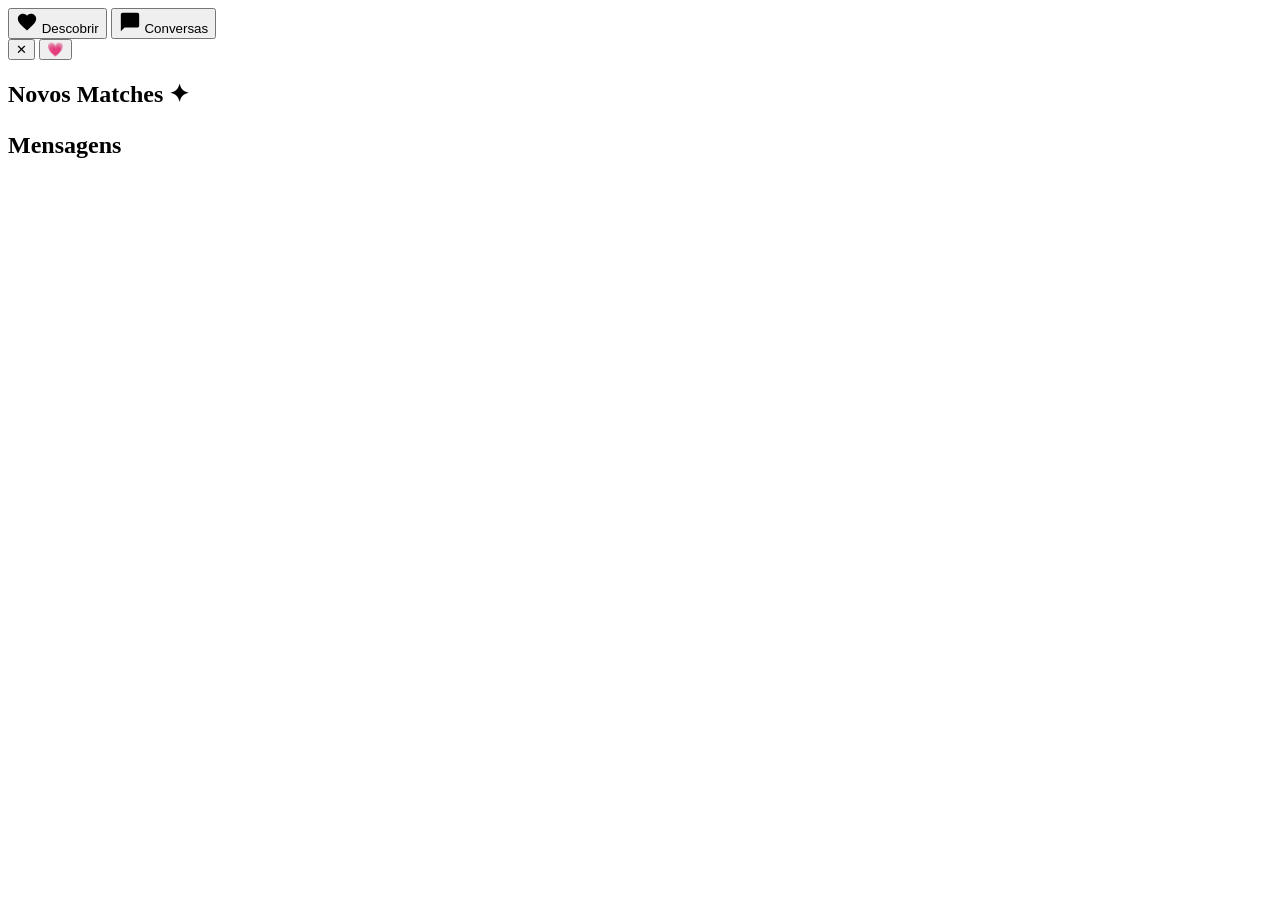
==== index2.html @ b54e7a41 "Add new file index2.html" ====
<!DOCTYPE html>
<html lang="pt-BR">
<head>
  <meta charset="UTF-8" />
  <meta name="viewport" content="width=device-width, initial-scale=1.0" />
  <title>WORLDATING — Encontre alguém de outro mundo</title>

  <!-- Google Fonts: DM Sans & Playfair Display -->
  <link rel="preconnect" href="https://fonts.googleapis.com">
  <link rel="preconnect" href="https://fonts.gstatic.com" crossorigin>
  <link href="https://fonts.googleapis.com/css2?family=DM+Sans:wght@400;500;600;700&family=Playfair+Display:wght@600;700;800&display=swap" rel="stylesheet">

  <link rel="stylesheet" href="css/style.css">
</head>
<body>

  <!-- Blobs decorativos no fundo -->
  <div class="blob one"></div>
  <div class="blob two"></div>

  <div class="app-wrapper">
    <!-- Header / Abas -->
    <header class="app-header">
      <button class="tab-btn active" id="tabDiscover">
        <svg width="22" height="22" viewBox="0 0 24 24" fill="currentColor">
          <path d="M12 21.35l-1.45-1.32C5.4 15.36 2 12.28 2 8.5 2 5.42 4.42 3 7.5 3c1.74 0 3.41.81 4.5 2.09C13.09 3.81 14.76 3 16.5 3 19.58 3 22 5.42 22 8.5c0 3.78-3.4 6.86-8.55 11.54L12 21.35z"/>
        </svg>
        <span>Descobrir</span>
      </button>
      
      <button class="tab-btn" id="tabMatches">
        <svg width="22" height="22" viewBox="0 0 24 24" fill="currentColor">
          <path d="M20 2H4c-1.1 0-2 .9-2 2v18l4-4h14c1.1 0 2-.9 2-2V4c0-1.1-.9-2-2-2z"/>
        </svg>
        <span>Conversas</span>
        <span class="match-badge" id="matchBadge" style="display: none;">0</span>
      </button>
    </header>

    <!-- ABA 1: SWIPE -->
    <section class="tab-content active" id="viewDiscover">
      <main class="tinder-viewport" id="cardsContainer"></main>

      <div class="controls">
        <button class="action-btn btn-nope" id="nopeBtn" aria-label="Rejeitar">✕</button>
        <button class="action-btn btn-like" id="likeBtn" aria-label="Curtir">💗</button>
      </div>
    </section>

    <!-- ABA 2: CONVERSAS -->
    <section class="tab-content" id="viewMatches">
      <div class="chat-list-view" id="chatListView">
        <h2 class="chat-title">Novos Matches ✦</h2>
        <div class="matches-horizontal" id="matchesHorizontal"></div>

        <h2 class="chat-title" style="margin-top: 24px;">Mensagens</h2>
        <div class="conversations-list" id="conversationsList"></div>
      </div>

      <!-- Sala de Conversa -->
      <div class="chat-room-view" id="chatRoomView" style="display: none;">
        <div class="chat-room-header">
          <button class="back-chat-btn" id="backToChatList">←</button>
          <div class="chat-room-avatar" id="roomAvatar"></div>
          <div class="chat-room-info">
            <h3 id="roomName">Nome</h3>
            <span id="roomSpecies">Espécie</span>
          </div>
        </div>

        <div class="chat-messages" id="chatMessages"></div>

        <div class="dialogue-choices-area" id="dialogueChoicesArea">
          <div class="dialogue-hint">✦ Escolha uma resposta artificial pré-aprovada:</div>
          <div class="dialogue-options-list" id="dialogueOptionsList"></div>
        </div>
      </div>
    </section>
  </div>

  <script src="js/database.js"></script>
  <script src="js/app.js"></script>
</body>
</html>
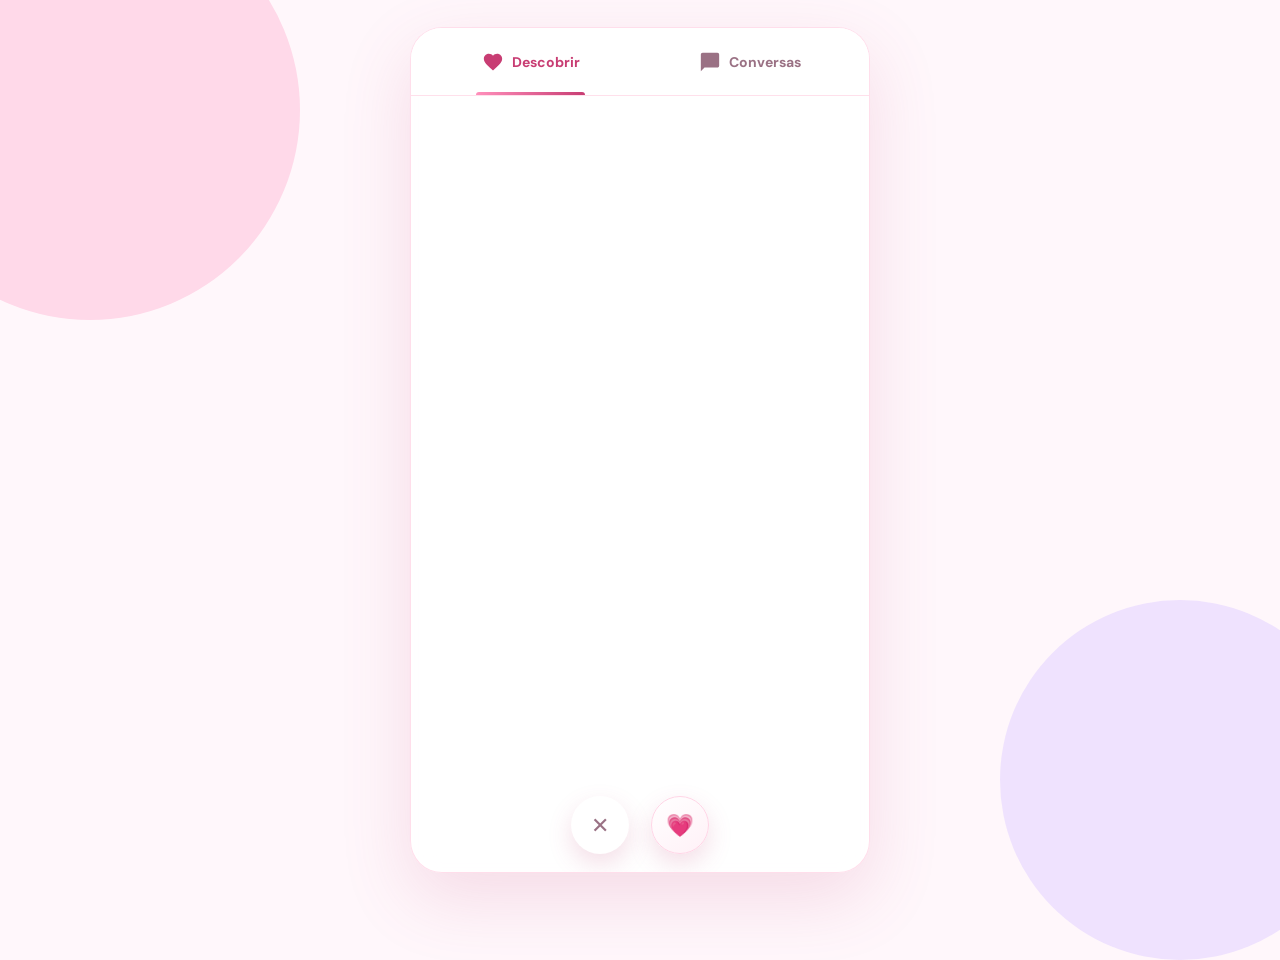
==== commit 89954e7e: "Fix stylesheet link path in index2.html" ====
--- a/index2.html
+++ b/index2.html
@@ -10,7 +10,7 @@
   <link rel="preconnect" href="https://fonts.gstatic.com" crossorigin>
   <link href="https://fonts.googleapis.com/css2?family=DM+Sans:wght@400;500;600;700&family=Playfair+Display:wght@600;700;800&display=swap" rel="stylesheet">
 
-  <link rel="stylesheet" href="css/style.css">
+  <link rel="stylesheet" href="style.css">
 </head>
 <body>
 
--- a/style.css
+++ b/style.css
@@ -0,0 +1,771 @@
+@import url('https://fonts.googleapis.com/css2?family=DM+Sans:wght@400;500;600;700&family=Playfair+Display:wght@600;700;800&display=swap');
+
+:root {
+  --pink-50: #fff7fb;
+  --pink-100: #ffeaf4;
+  --pink-200: #ffd1e5;
+  --pink-300: #ffb4d2;
+  --pink-400: #ff8fbb;
+  --pink-500: #f96fa5;
+  --pink-600: #e95291;
+  --rose: #c83d73;
+  --purple: #9b72cf;
+  --text: #482c3a;
+  --muted: #9a7184;
+  --white: #ffffff;
+  --shadow: 0 25px 70px rgba(194, 73, 123, 0.16);
+}
+
+* {
+  margin: 0;
+  padding: 0;
+  box-sizing: border-box;
+}
+
+body {
+  font-family: "DM Sans", sans-serif;
+  color: var(--text);
+  background: var(--pink-50);
+  height: 100vh;
+  display: flex;
+  justify-content: center;
+  align-items: center;
+  overflow: hidden;
+  position: relative;
+}
+
+/* Blobs decorativos no fundo */
+.blob {
+  position: absolute;
+  border-radius: 50%;
+  pointer-events: none;
+  z-index: 0;
+}
+
+.blob.one {
+  width: 420px;
+  height: 420px;
+  background: #ffd9e9;
+  top: -100px;
+  left: -120px;
+}
+
+.blob.two {
+  width: 360px;
+  height: 360px;
+  background: #eadbff;
+  right: -80px;
+  bottom: -60px;
+  opacity: 0.75;
+}
+
+/* Container Principal do App */
+.app-wrapper {
+  position: relative;
+  z-index: 2;
+  width: 100%;
+  max-width: 460px;
+  height: 94vh;
+  background: rgba(255, 255, 255, 0.9);
+  backdrop-filter: blur(14px);
+  border-radius: 32px;
+  display: flex;
+  flex-direction: column;
+  box-shadow: var(--shadow);
+  border: 1px solid rgba(255, 214, 230, 0.8);
+  overflow: hidden;
+}
+
+/* Header & Tabs */
+.app-header {
+  height: 68px;
+  display: flex;
+  background: rgba(255, 255, 255, 0.95);
+  border-bottom: 1px solid #ffe0eb;
+  padding: 0 10px;
+}
+
+.tab-btn {
+  flex: 1;
+  background: none;
+  border: none;
+  color: var(--muted);
+  display: flex;
+  align-items: center;
+  justify-content: center;
+  gap: 8px;
+  font-size: 14px;
+  font-weight: 700;
+  cursor: pointer;
+  position: relative;
+  transition: 0.2s ease;
+  font-family: "DM Sans", sans-serif;
+}
+
+.tab-btn:hover {
+  color: var(--rose);
+}
+
+.tab-btn.active {
+  color: var(--rose);
+}
+
+.tab-btn.active::after {
+  content: '';
+  position: absolute;
+  bottom: 0;
+  left: 25%;
+  right: 25%;
+  height: 3px;
+  background: linear-gradient(90deg, var(--pink-400), var(--rose));
+  border-radius: 3px 3px 0 0;
+}
+
+.match-badge {
+  background: linear-gradient(135deg, var(--pink-400), var(--rose));
+  color: #fff;
+  font-size: 11px;
+  font-weight: 800;
+  padding: 2px 7px;
+  border-radius: 12px;
+  box-shadow: 0 4px 10px rgba(233, 82, 145, 0.3);
+}
+
+.tab-content {
+  flex: 1;
+  display: none;
+  position: relative;
+  overflow: hidden;
+}
+
+.tab-content.active {
+  display: flex;
+  flex-direction: column;
+}
+
+/* ================================
+   ABA 1: SWIPE / TINDER
+   ================================ */
+#viewDiscover {
+  align-items: center;
+  justify-content: space-between;
+  padding: 14px 16px 18px;
+}
+
+.tinder-viewport {
+  position: relative;
+  width: 100%;
+  flex: 1;
+}
+
+.tinder-card {
+  position: absolute;
+  top: 0;
+  left: 0;
+  width: 100%;
+  height: 100%;
+  background: #ffffff;
+  border-radius: 28px;
+  box-shadow: 0 20px 45px rgba(194, 73, 123, 0.12);
+  border: 1px solid #ffe5f0;
+  overflow-y: auto;
+  overflow-x: hidden;
+  cursor: grab;
+  touch-action: pan-y;
+  will-change: transform;
+}
+
+.tinder-card:active {
+  cursor: grabbing;
+}
+
+.card-hero {
+  position: relative;
+  width: 100%;
+  height: 480px;
+  background-size: cover;
+  background-position: center top;
+  background-color: #2b1d25;
+  display: flex;
+  flex-direction: column;
+  justify-content: flex-end;
+  padding: 24px;
+  color: #fff;
+}
+
+.card-hero::after {
+  content: '';
+  position: absolute;
+  inset: 0;
+  background: linear-gradient(to top, rgba(72, 44, 58, 0.95) 0%, rgba(72, 44, 58, 0.3) 55%, transparent 100%);
+  pointer-events: none;
+}
+
+.hero-info {
+  position: relative;
+  z-index: 2;
+}
+
+.hero-info h1 {
+  font-family: "Playfair Display", serif;
+  font-size: 28px;
+  font-weight: 700;
+  color: #ffffff;
+  letter-spacing: -0.5px;
+}
+
+.hero-info p {
+  font-size: 13.5px;
+  color: var(--pink-200);
+  margin-top: 4px;
+  font-weight: 500;
+}
+
+.scroll-indicator {
+  display: inline-block;
+  font-size: 11px;
+  color: #ffe6f2;
+  background: rgba(233, 82, 145, 0.35);
+  padding: 4px 10px;
+  border-radius: 20px;
+  margin-top: 10px;
+  font-weight: 700;
+  backdrop-filter: blur(4px);
+}
+
+/* Badges de Swipe */
+.badge {
+  position: absolute;
+  top: 22px;
+  padding: 6px 16px;
+  border: 3px solid;
+  border-radius: 12px;
+  font-weight: 800;
+  font-size: 1.2rem;
+  opacity: 0;
+  pointer-events: none;
+  z-index: 10;
+  transition: opacity 0.1s ease;
+  letter-spacing: 1px;
+}
+
+.badge-like {
+  right: 20px;
+  color: #2ecc71;
+  border-color: #2ecc71;
+  transform: rotate(15deg);
+  background: rgba(46, 204, 113, 0.1);
+}
+
+.badge-nope {
+  left: 20px;
+  color: var(--rose);
+  border-color: var(--rose);
+  transform: rotate(-15deg);
+  background: rgba(200, 61, 115, 0.1);
+}
+
+/* Ficha de Perguntas e Respostas */
+.profile-content {
+  padding: 26px 22px 35px;
+  background: #ffffff;
+}
+
+.section {
+  margin-top: 28px;
+}
+
+.section:first-child {
+  margin-top: 0;
+}
+
+.section-title {
+  display: flex;
+  align-items: center;
+  gap: 10px;
+  margin-bottom: 12px;
+  padding-bottom: 10px;
+  border-bottom: 1px solid #fbe7f0;
+}
+
+.section-number {
+  width: 28px;
+  height: 28px;
+  display: flex;
+  align-items: center;
+  justify-content: center;
+  border-radius: 50%;
+  background: linear-gradient(135deg, var(--pink-400), var(--rose));
+  color: white;
+  font-size: 12px;
+  font-weight: 700;
+  box-shadow: 0 4px 10px rgba(233, 82, 145, 0.25);
+}
+
+.section-title h2 {
+  font-family: "Playfair Display", serif;
+  font-size: 19px;
+  color: #542c40;
+}
+
+.answer {
+  display: grid;
+  grid-template-columns: 1.2fr 1fr;
+  gap: 12px;
+  padding: 10px 0;
+  border-bottom: 1px solid #fff2f7;
+}
+
+.question {
+  color: var(--muted);
+  font-size: 13px;
+  line-height: 18px;
+}
+
+.value {
+  color: var(--text);
+  font-size: 13px;
+  font-weight: 700;
+  text-align: right;
+  line-height: 18px;
+  word-break: break-word;
+}
+
+.empty {
+  color: #c9a9ba;
+  font-weight: 400;
+  font-style: italic;
+}
+
+/* =========================================
+   TELA DE BLOQUEIO 24 HORAS (PERFIL BORRADO)
+   ========================================= */
+.lockout-card {
+  position: absolute;
+  inset: 0;
+  width: 100%;
+  height: 100%;
+  border-radius: 28px;
+  overflow: hidden;
+  display: flex;
+  flex-direction: column;
+  justify-content: center;
+  align-items: center;
+  text-align: center;
+  box-shadow: 0 20px 45px rgba(194, 73, 123, 0.15);
+  border: 1px solid #ffd5e6;
+  background: #ffffff;
+}
+
+.lockout-bg {
+  position: absolute;
+  inset: -15px;
+  background-size: cover;
+  background-position: center top;
+  filter: blur(16px) brightness(0.65);
+  transform: scale(1.08);
+}
+
+.lockout-overlay {
+  position: absolute;
+  inset: 0;
+  background: radial-gradient(circle at center, rgba(233, 82, 145, 0.25) 0%, rgba(72, 44, 58, 0.8) 100%);
+}
+
+.lockout-content {
+  position: relative;
+  z-index: 2;
+  padding: 26px 20px;
+  max-width: 340px;
+  background: rgba(255, 255, 255, 0.85);
+  backdrop-filter: blur(12px);
+  border-radius: 24px;
+  border: 1px solid rgba(255, 255, 255, 0.6);
+  box-shadow: 0 15px 35px rgba(0, 0, 0, 0.18);
+}
+
+.lockout-icon {
+  font-size: 38px;
+  margin-bottom: 8px;
+  display: inline-block;
+  animation: pulseLock 2s infinite ease-in-out;
+}
+
+@keyframes pulseLock {
+  0%, 100% { transform: scale(1); }
+  50% { transform: scale(1.08); }
+}
+
+.lockout-content h2 {
+  font-family: "Playfair Display", serif;
+  font-size: 23px;
+  color: #542c40;
+  margin-bottom: 6px;
+}
+
+.lockout-content p {
+  font-size: 13px;
+  color: var(--muted);
+  line-height: 1.45;
+  margin-bottom: 16px;
+}
+
+.timer-box {
+  display: flex;
+  justify-content: center;
+  gap: 10px;
+  margin-bottom: 8px;
+}
+
+.time-unit {
+  background: #ffffff;
+  border: 1px solid #ffd5e6;
+  border-radius: 12px;
+  padding: 8px 10px;
+  min-width: 60px;
+  box-shadow: 0 4px 10px rgba(233, 82, 145, 0.08);
+}
+
+.time-unit strong {
+  font-family: "Playfair Display", serif;
+  font-size: 24px;
+  color: var(--rose);
+  display: block;
+  line-height: 1.1;
+}
+
+.time-unit span {
+  font-size: 10px;
+  color: var(--muted);
+  text-transform: uppercase;
+  font-weight: 700;
+  letter-spacing: 0.5px;
+}
+
+.lockout-tag {
+  font-size: 11px;
+  font-weight: 700;
+  color: var(--pink-600);
+  background: #fff0f6;
+  padding: 4px 12px;
+  border-radius: 20px;
+  display: inline-block;
+  margin-top: 8px;
+}
+
+/* Botões Inferiores */
+.controls {
+  display: flex;
+  gap: 22px;
+  margin-top: 14px;
+}
+
+.action-btn {
+  width: 58px;
+  height: 58px;
+  border-radius: 50%;
+  border: none;
+  font-size: 1.4rem;
+  cursor: pointer;
+  background: var(--white);
+  box-shadow: 0 10px 25px rgba(194, 73, 123, 0.18);
+  transition: transform 0.15s ease, box-shadow 0.15s ease, opacity 0.2s;
+  display: flex;
+  align-items: center;
+  justify-content: center;
+}
+
+.action-btn:hover:not(:disabled) {
+  transform: translateY(-2px);
+  box-shadow: 0 14px 30px rgba(194, 73, 123, 0.25);
+}
+
+.action-btn:active:not(:disabled) {
+  transform: scale(0.92);
+}
+
+.action-btn:disabled {
+  opacity: 0.35;
+  cursor: not-allowed;
+  box-shadow: none;
+}
+
+.btn-nope {
+  color: var(--muted);
+}
+
+.btn-like {
+  color: var(--pink-500);
+  background: linear-gradient(145deg, #ffffff, #fff1f7);
+  border: 1px solid #ffd5e6;
+}
+
+/* ================================
+   ABA 2: CHATS & ALTERNATIVAS
+   ================================ */
+.chat-list-view {
+  padding: 22px;
+  overflow-y: auto;
+  height: 100%;
+}
+
+.chat-title {
+  color: var(--text);
+  font-family: "Playfair Display", serif;
+  font-size: 17px;
+  font-weight: 700;
+  margin-bottom: 14px;
+  letter-spacing: -0.3px;
+}
+
+.matches-horizontal {
+  display: flex;
+  gap: 14px;
+  overflow-x: auto;
+  padding-bottom: 10px;
+}
+
+.match-avatar-item {
+  display: flex;
+  flex-direction: column;
+  align-items: center;
+  gap: 6px;
+  cursor: pointer;
+}
+
+.match-circle {
+  width: 62px;
+  height: 62px;
+  border-radius: 50%;
+  border: 2px solid var(--pink-400);
+  background-size: cover;
+  background-position: center top;
+  box-shadow: 0 6px 16px rgba(233, 82, 145, 0.2);
+  transition: transform 0.2s ease;
+}
+
+.match-circle:hover {
+  transform: scale(1.05);
+}
+
+.match-name {
+  color: var(--text);
+  font-size: 12px;
+  font-weight: 600;
+  max-width: 65px;
+  white-space: nowrap;
+  overflow: hidden;
+  text-overflow: ellipsis;
+}
+
+.conversations-list {
+  display: flex;
+  flex-direction: column;
+  gap: 10px;
+}
+
+.chat-item {
+  display: flex;
+  align-items: center;
+  gap: 14px;
+  padding: 12px 14px;
+  border-radius: 18px;
+  background: #ffffff;
+  border: 1px solid #fbe4ef;
+  cursor: pointer;
+  transition: 0.2s ease;
+  box-shadow: 0 4px 15px rgba(194, 73, 123, 0.05);
+}
+
+.chat-item:hover {
+  transform: translateY(-2px);
+  box-shadow: 0 8px 20px rgba(194, 73, 123, 0.12);
+  border-color: var(--pink-300);
+}
+
+.chat-item-avatar {
+  width: 50px;
+  height: 50px;
+  border-radius: 50%;
+  background-size: cover;
+  background-position: center top;
+}
+
+.chat-item-content {
+  flex: 1;
+}
+
+.chat-item-name {
+  color: var(--text);
+  font-size: 15px;
+  font-weight: 700;
+}
+
+.chat-item-lastmsg {
+  color: var(--muted);
+  font-size: 13px;
+  margin-top: 2px;
+}
+
+/* Sala de Conversa Individual */
+.chat-room-view {
+  display: flex;
+  flex-direction: column;
+  height: 100%;
+}
+
+.chat-room-header {
+  display: flex;
+  align-items: center;
+  gap: 12px;
+  padding: 14px 18px;
+  background: #ffffff;
+  border-bottom: 1px solid #ffe3ef;
+}
+
+.back-chat-btn {
+  background: none;
+  border: none;
+  color: var(--rose);
+  font-size: 22px;
+  cursor: pointer;
+  padding-right: 4px;
+  font-weight: bold;
+}
+
+.chat-room-avatar {
+  width: 44px;
+  height: 44px;
+  border-radius: 50%;
+  background-size: cover;
+  background-position: center top;
+  border: 2px solid var(--pink-200);
+}
+
+.chat-room-info h3 {
+  font-size: 15px;
+  color: var(--text);
+  font-weight: 700;
+}
+
+.chat-room-info span {
+  color: var(--muted);
+  font-size: 12px;
+}
+
+.chat-messages {
+  flex: 1;
+  padding: 18px;
+  overflow-y: auto;
+  display: flex;
+  flex-direction: column;
+  gap: 10px;
+  background: var(--pink-50);
+}
+
+.message-bubble {
+  max-width: 75%;
+  padding: 11px 15px;
+  border-radius: 18px;
+  font-size: 13.5px;
+  line-height: 1.45;
+}
+
+.message-received {
+  align-self: flex-start;
+  background: #ffffff;
+  color: var(--text);
+  border: 1px solid #ffdceb;
+  border-bottom-left-radius: 4px;
+  box-shadow: 0 4px 12px rgba(194, 73, 123, 0.05);
+}
+
+.message-sent {
+  align-self: flex-end;
+  background: linear-gradient(135deg, var(--pink-400), var(--rose));
+  color: #ffffff;
+  border-bottom-right-radius: 4px;
+  box-shadow: 0 6px 18px rgba(200, 61, 115, 0.25);
+}
+
+/* Área de Diálogos com 3 Alternativas */
+.dialogue-choices-area {
+  padding: 14px 16px;
+  background: #ffffff;
+  border-top: 1px solid #ffe3ef;
+  display: flex;
+  flex-direction: column;
+  gap: 8px;
+}
+
+.dialogue-hint {
+  font-size: 11px;
+  font-weight: 700;
+  color: var(--muted);
+  text-transform: uppercase;
+  letter-spacing: 0.5px;
+  text-align: center;
+}
+
+.dialogue-options-list {
+  display: flex;
+  flex-direction: column;
+  gap: 6px;
+}
+
+.dialogue-option-btn {
+  width: 100%;
+  padding: 10px 14px;
+  background: var(--pink-50);
+  border: 1px solid #ffd5e6;
+  border-radius: 14px;
+  color: var(--text);
+  font-family: "DM Sans", sans-serif;
+  font-size: 13px;
+  font-weight: 600;
+  text-align: left;
+  cursor: pointer;
+  transition: all 0.2s ease;
+  line-height: 1.35;
+}
+
+.dialogue-option-btn:hover {
+  background: #ffe7f1;
+  border-color: var(--pink-400);
+  transform: translateY(-1px);
+  color: var(--rose);
+}
+
+.dialogue-option-btn:active {
+  transform: scale(0.98);
+}
+
+.dialogue-ended-msg {
+  text-align: center;
+  font-size: 12px;
+  color: var(--muted);
+  font-style: italic;
+  padding: 10px 0;
+}
+
+.btn-restart-chat {
+  margin-top: 4px;
+  padding: 8px 16px;
+  border-radius: 20px;
+  border: 1px dashed var(--pink-400);
+  background: #fff;
+  color: var(--rose);
+  font-size: 12px;
+  font-weight: 700;
+  cursor: pointer;
+  align-self: center;
+}
+
+@media (max-width: 550px) {
+  .app-wrapper {
+    height: 100vh;
+    max-width: 100vw;
+    border-radius: 0;
+    border: none;
+  }
+}
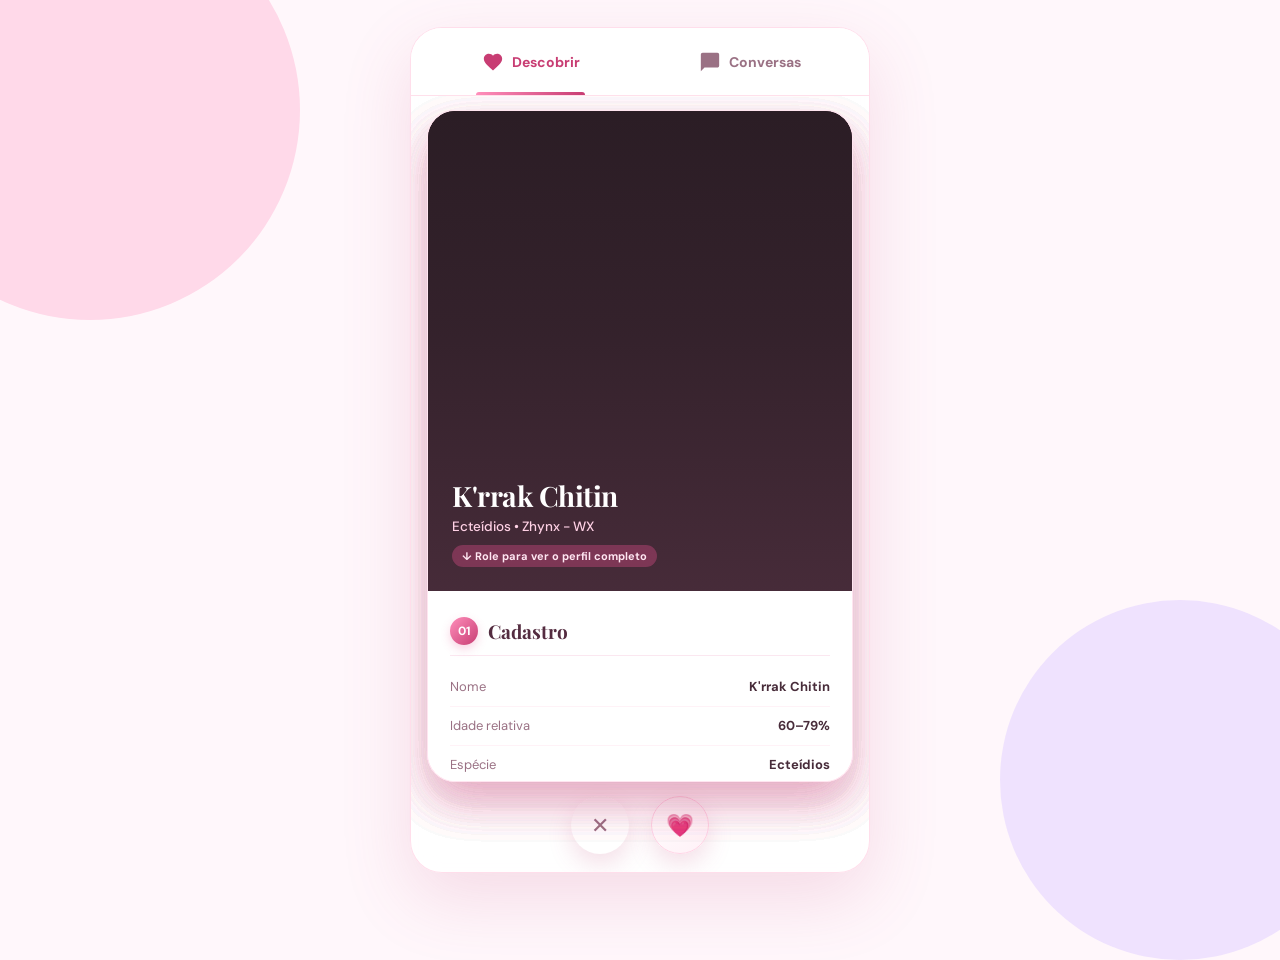
==== commit 4b61c8fe: "Update script source paths in index2.html" ====
--- a/index2.html
+++ b/index2.html
@@ -78,7 +78,7 @@
     </section>
   </div>
 
-  <script src="js/database.js"></script>
-  <script src="js/app.js"></script>
+  <script src="database.js"></script>
+  <script src="app.js"></script>
 </body>
 </html>
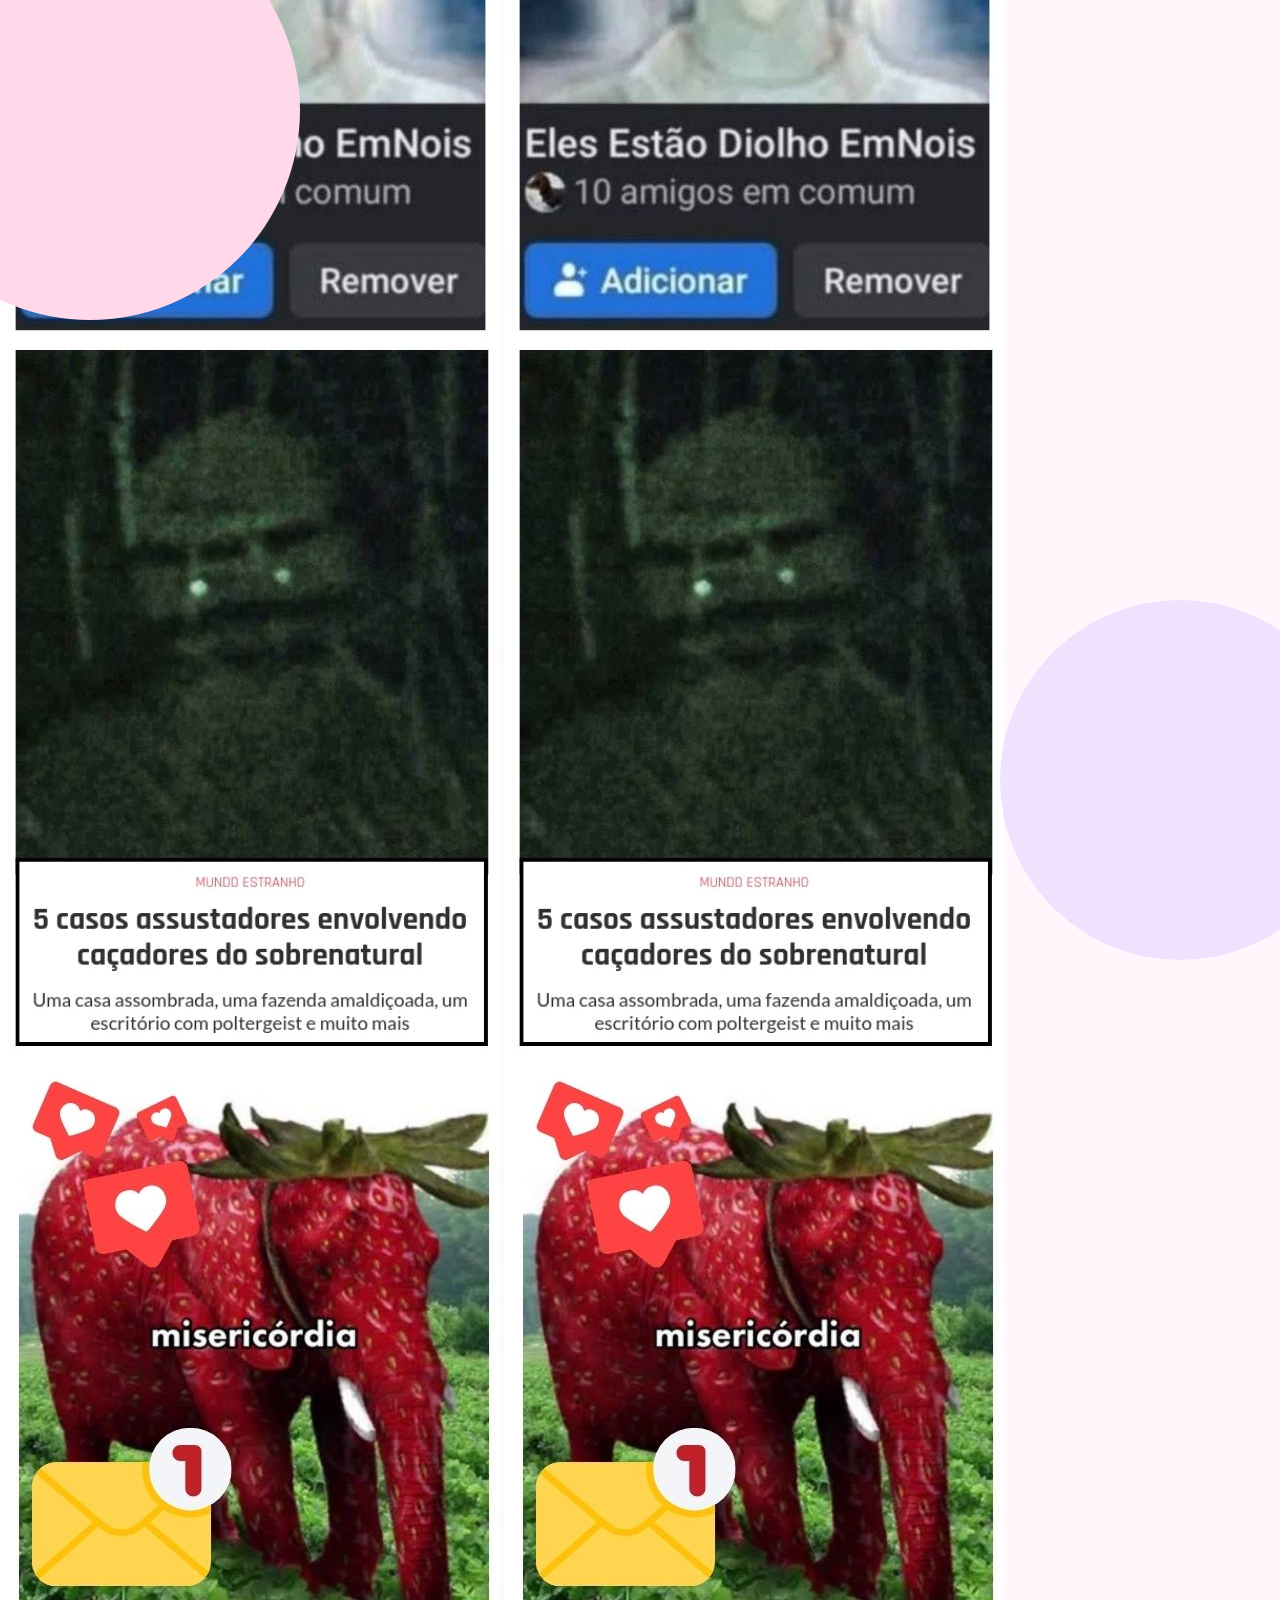
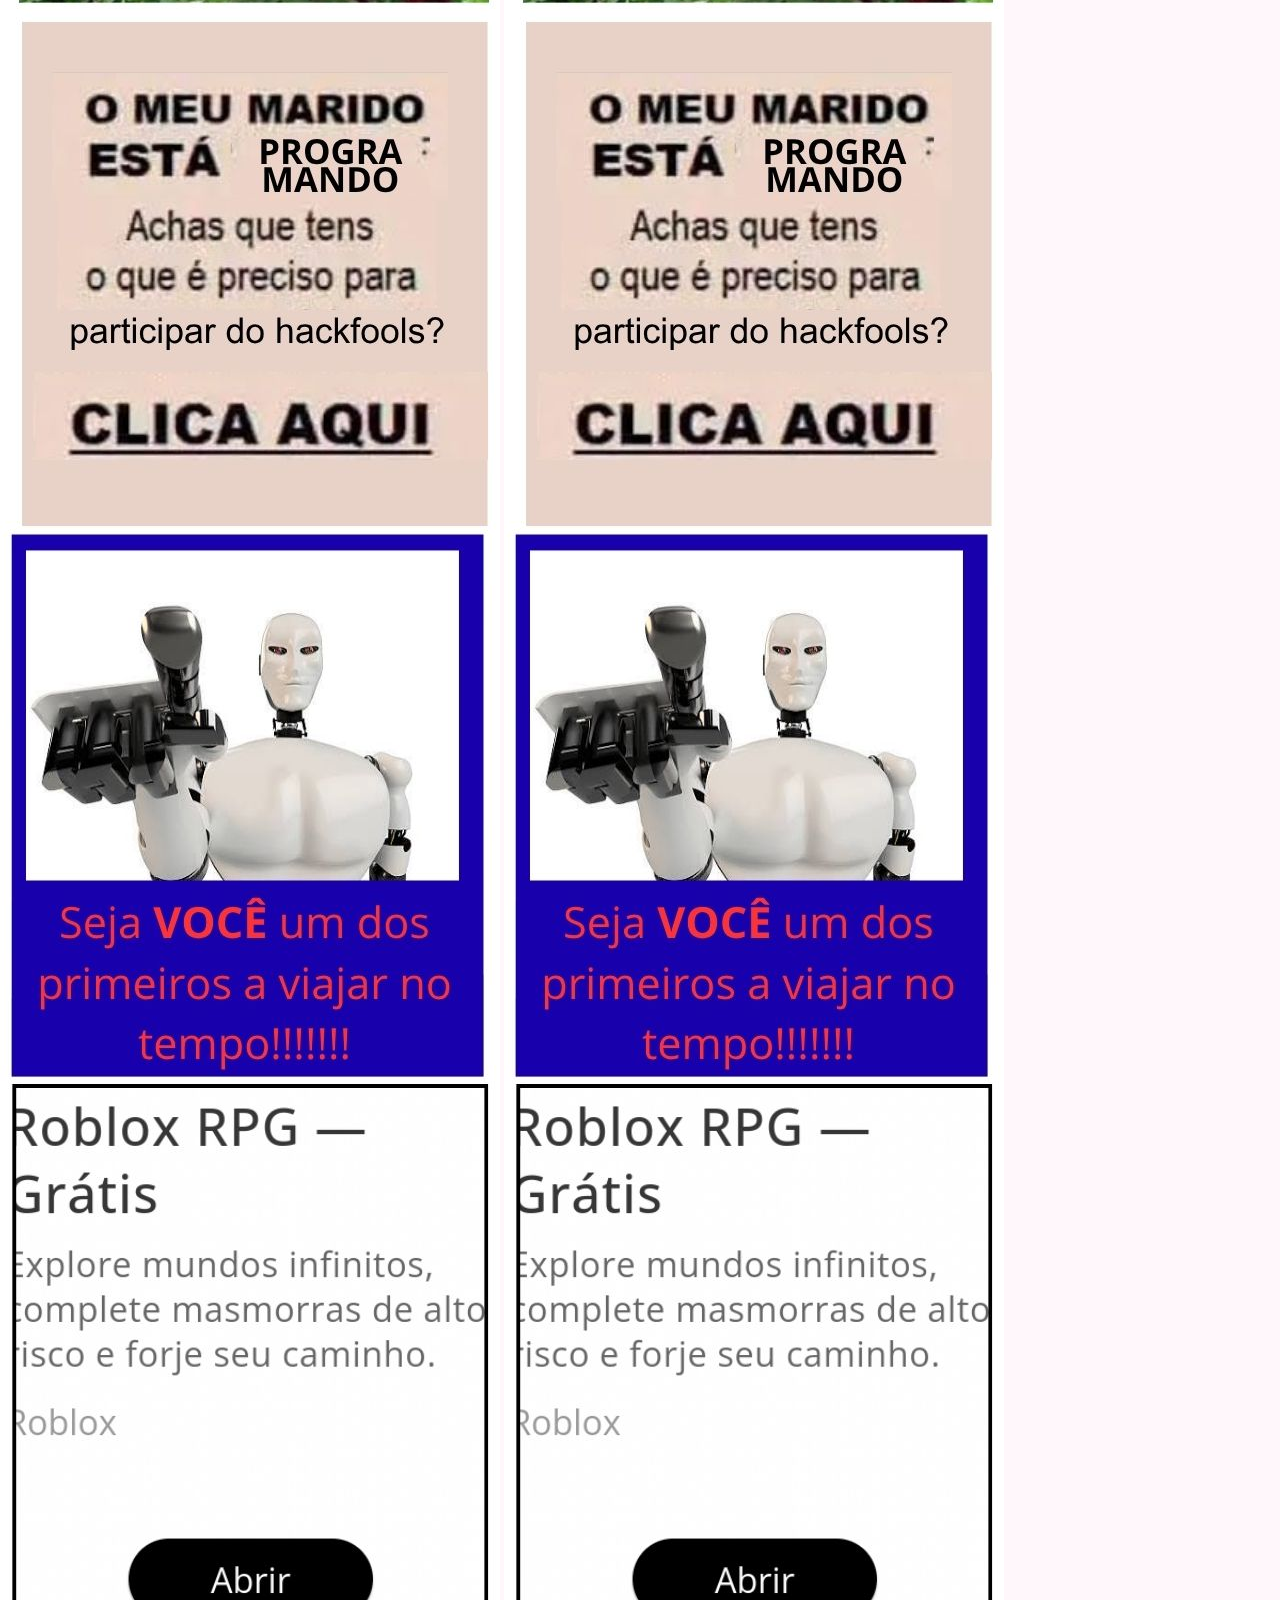
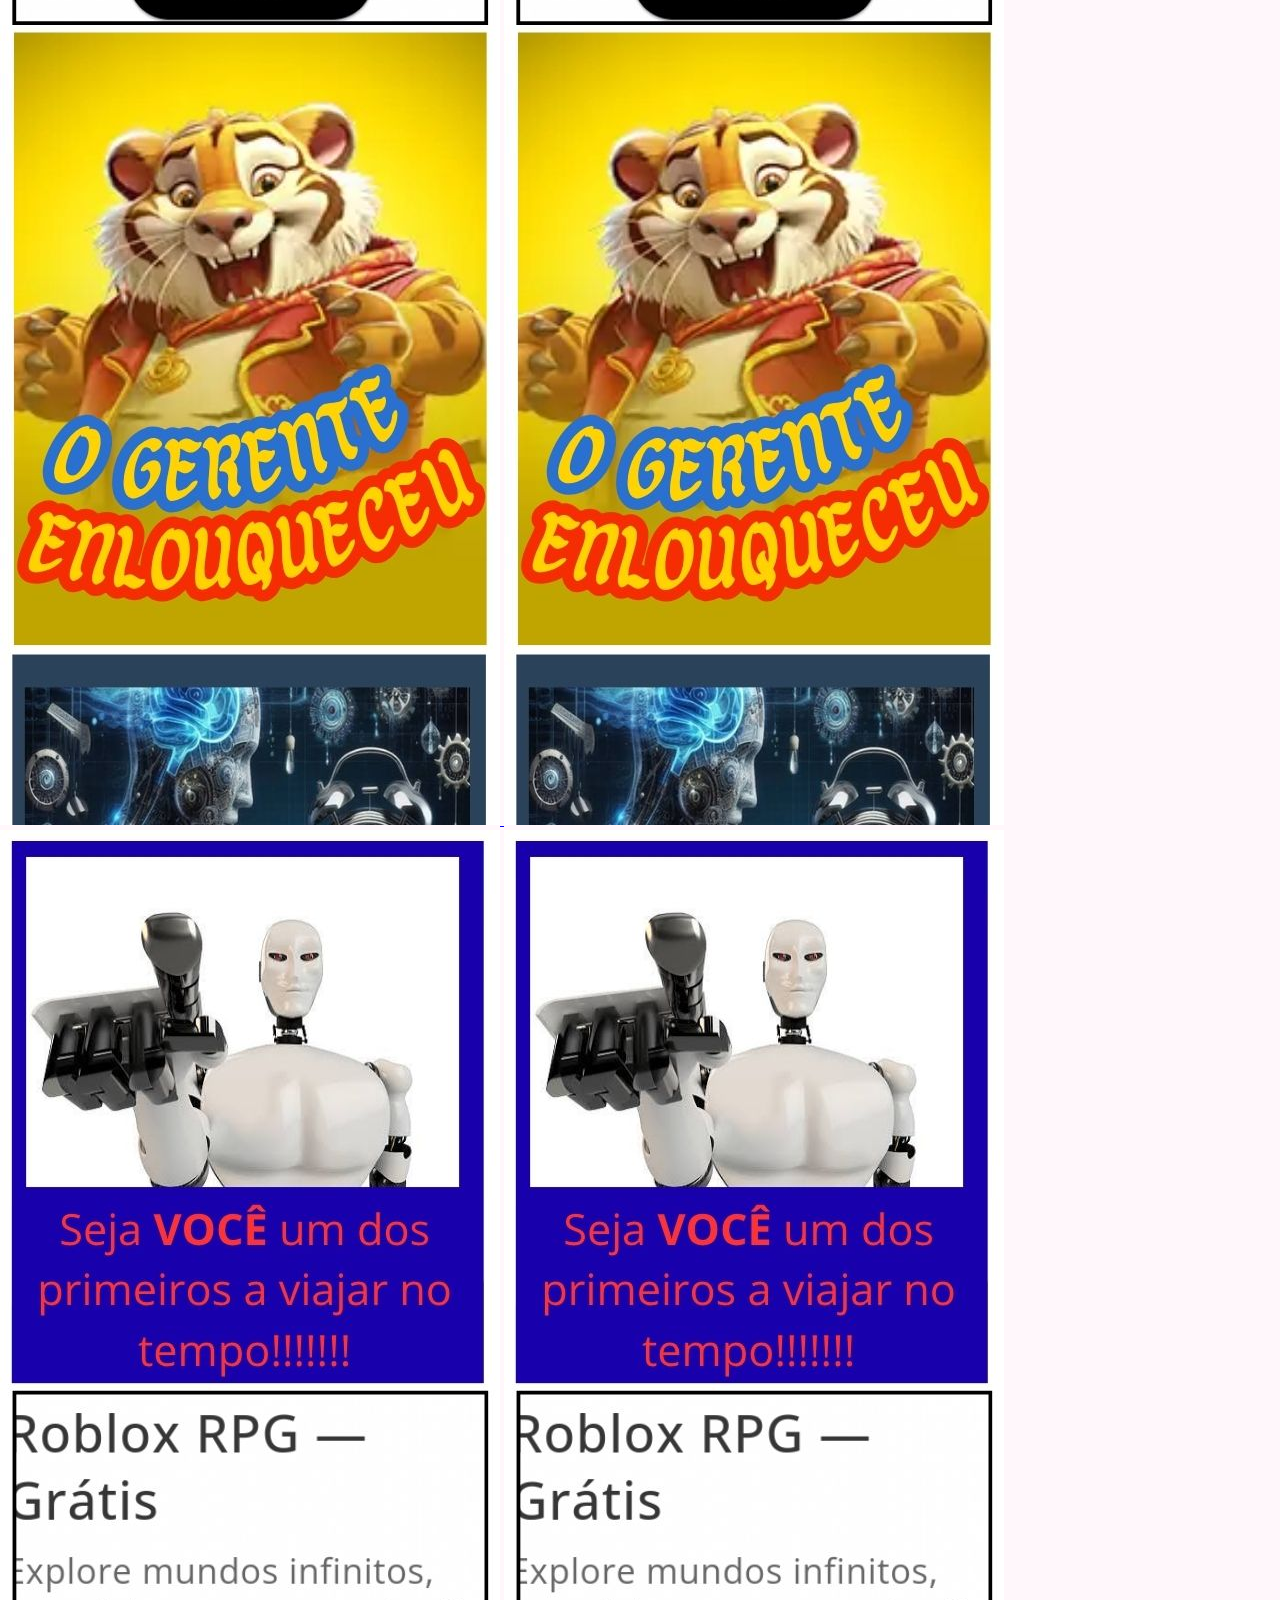
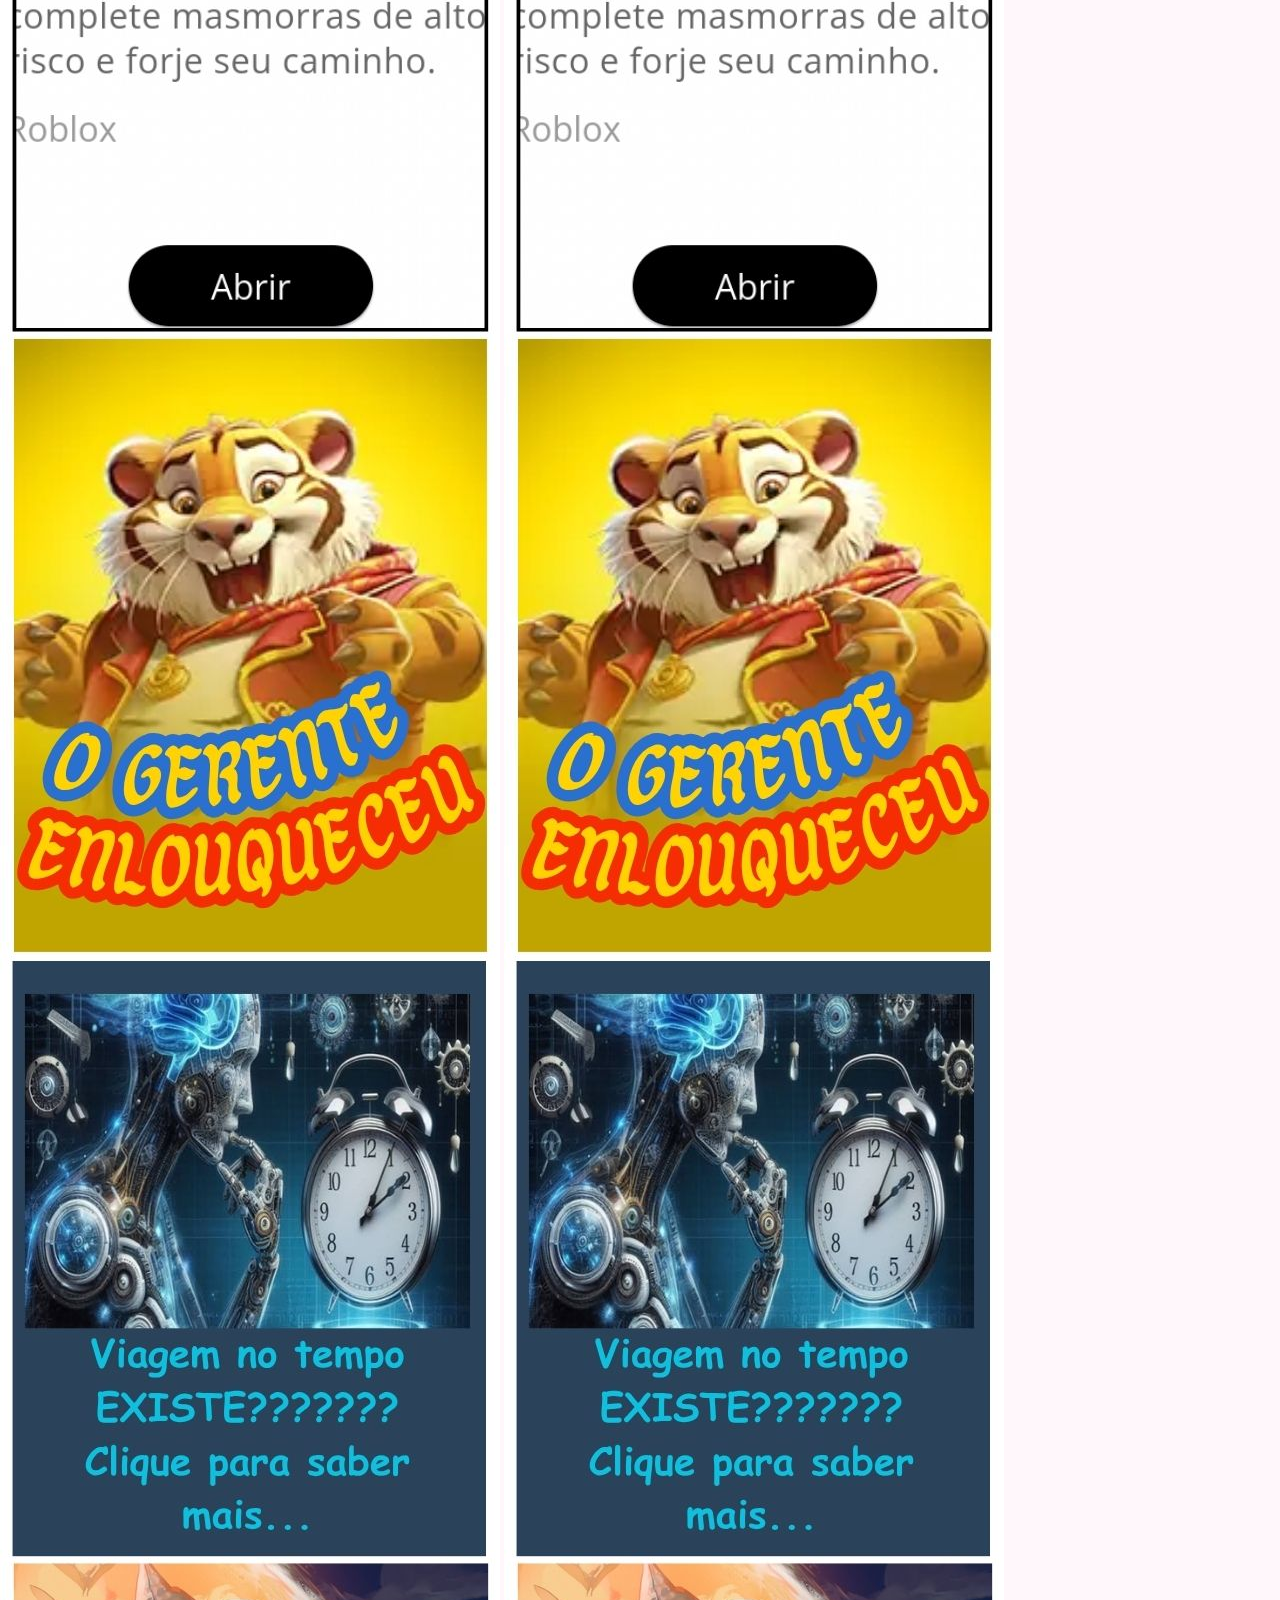
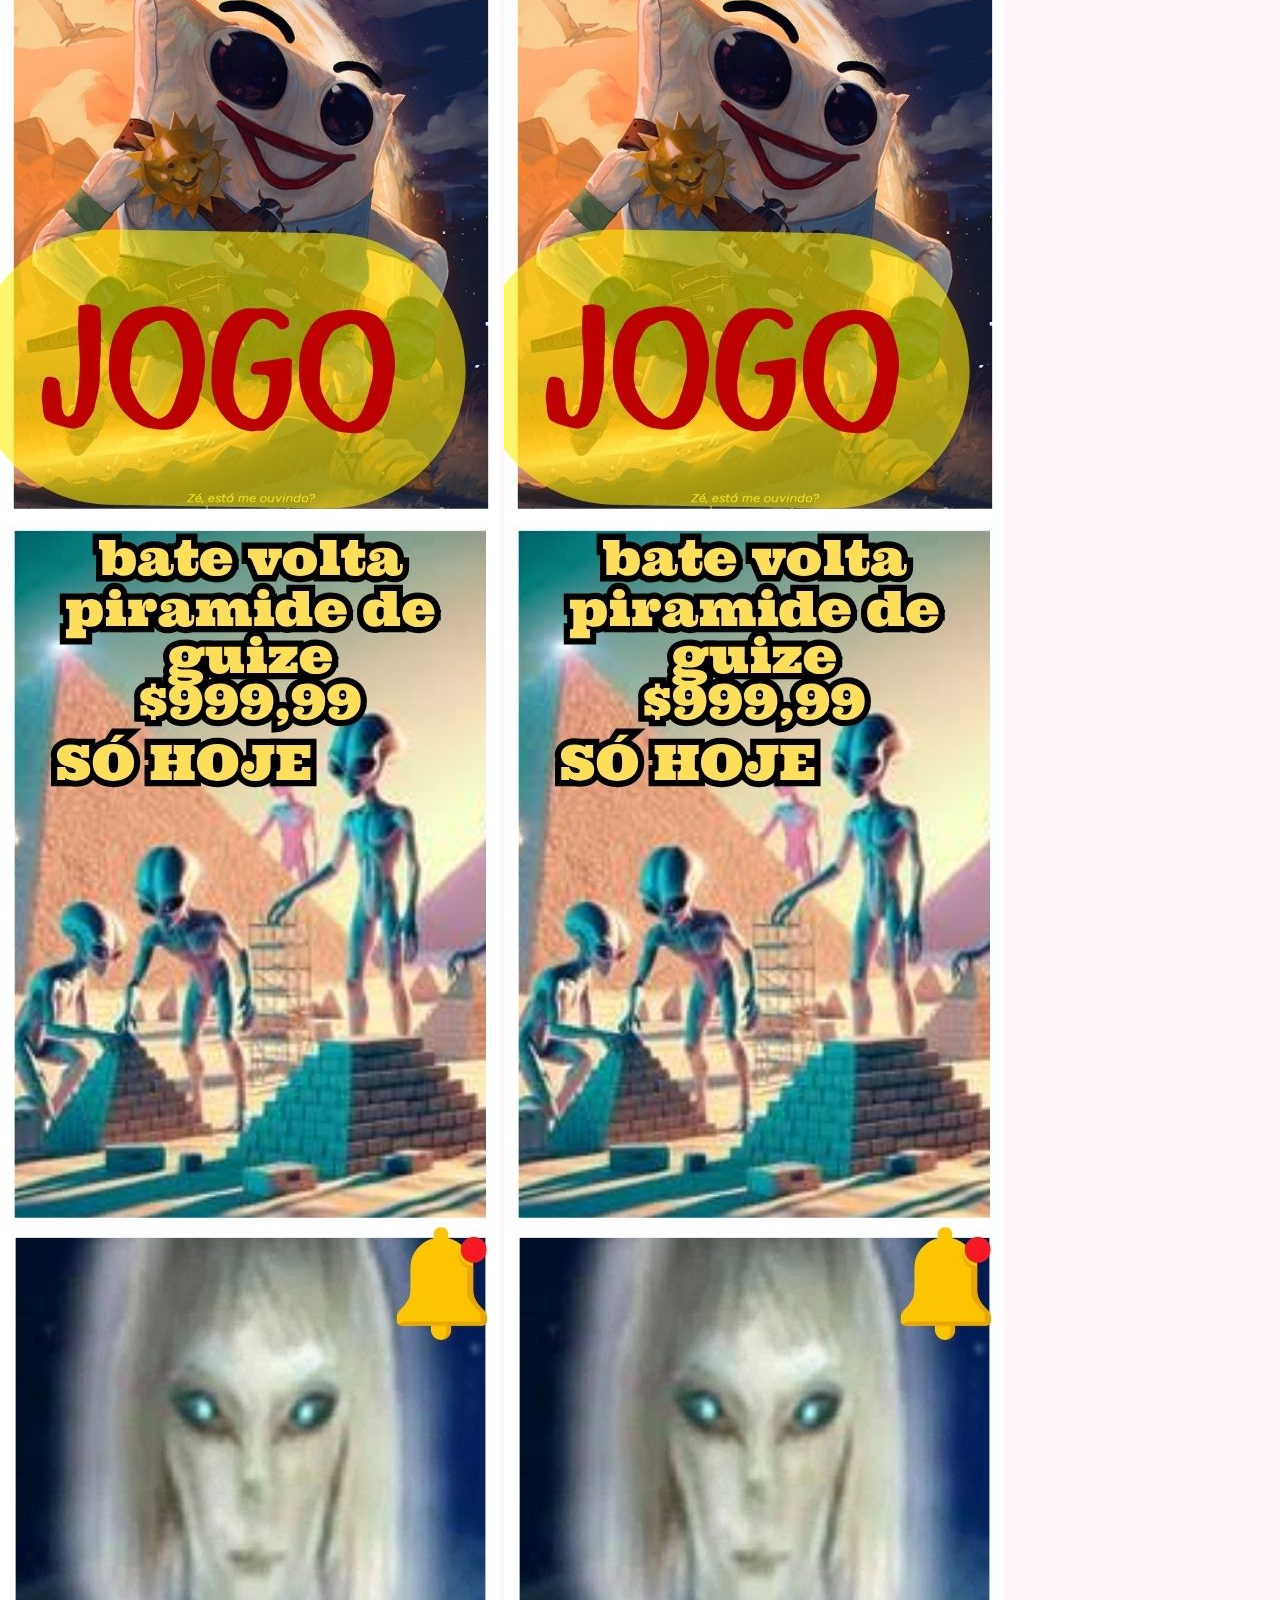
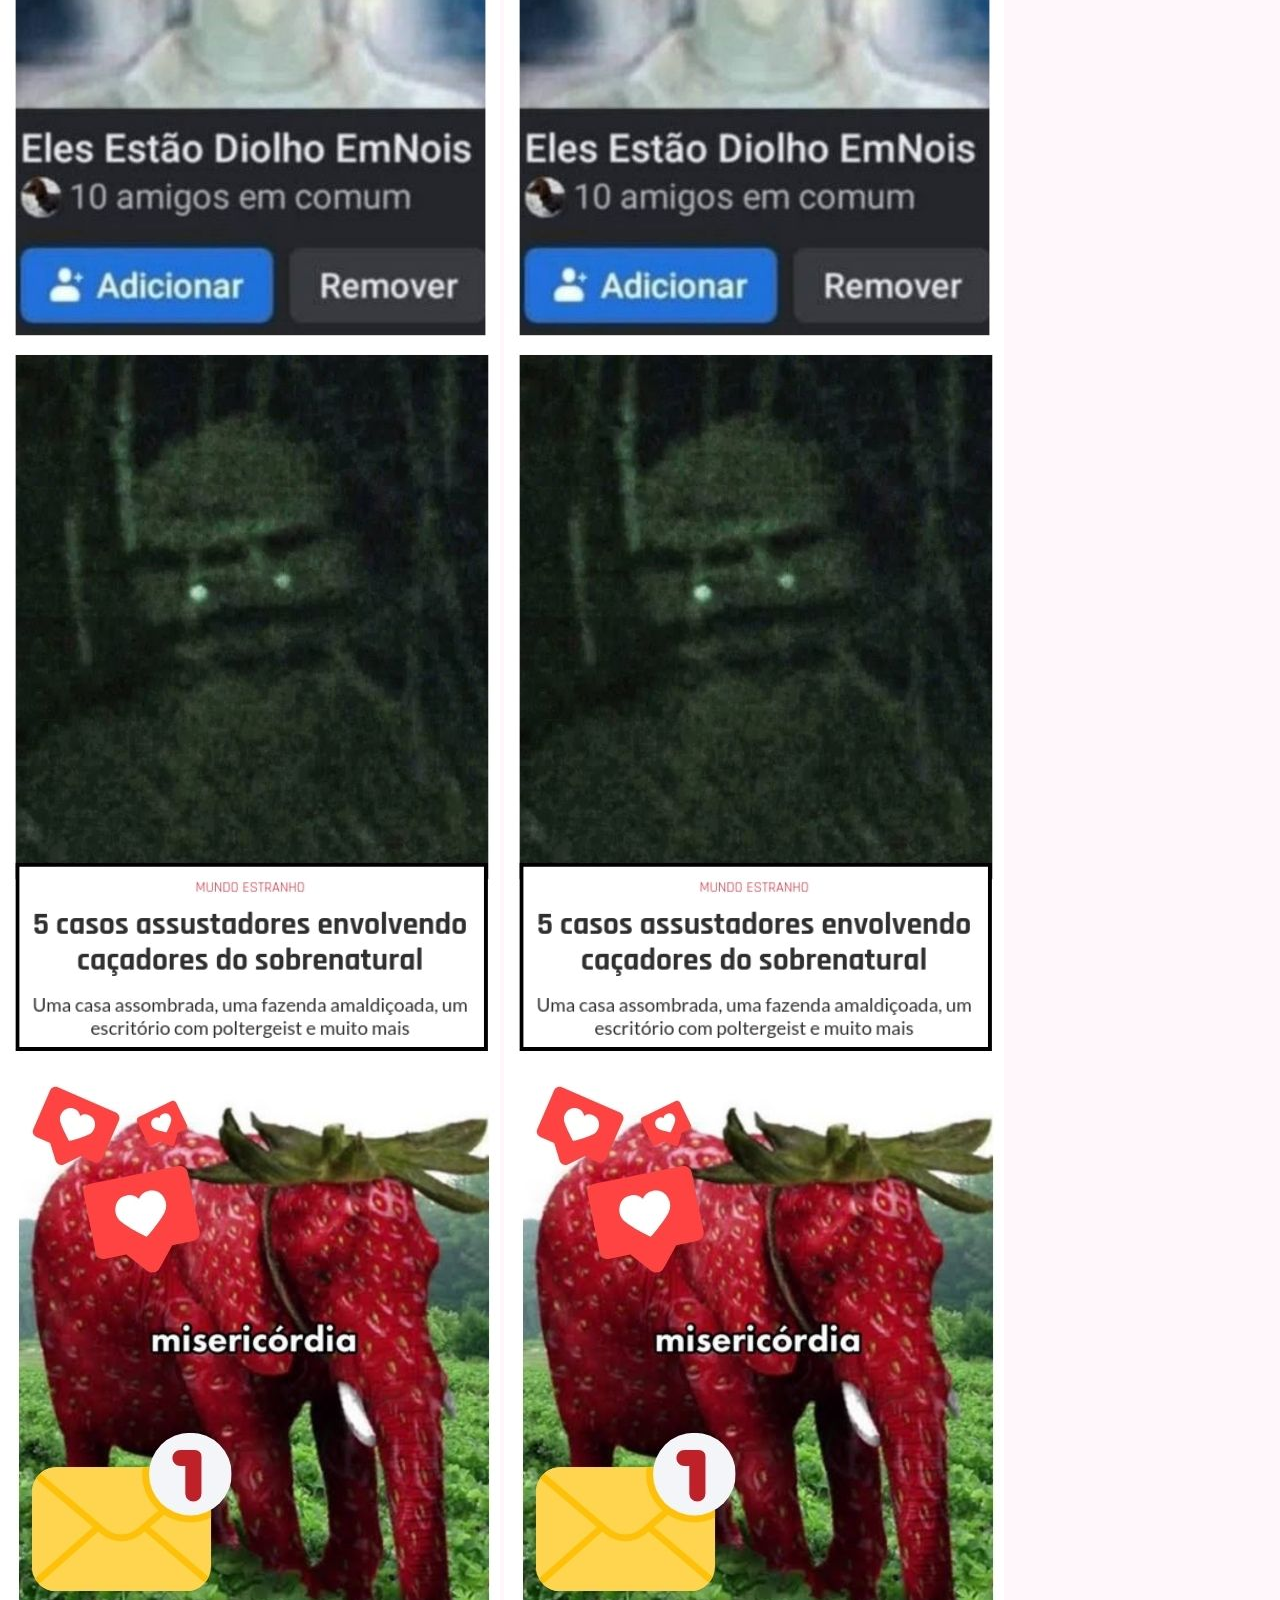
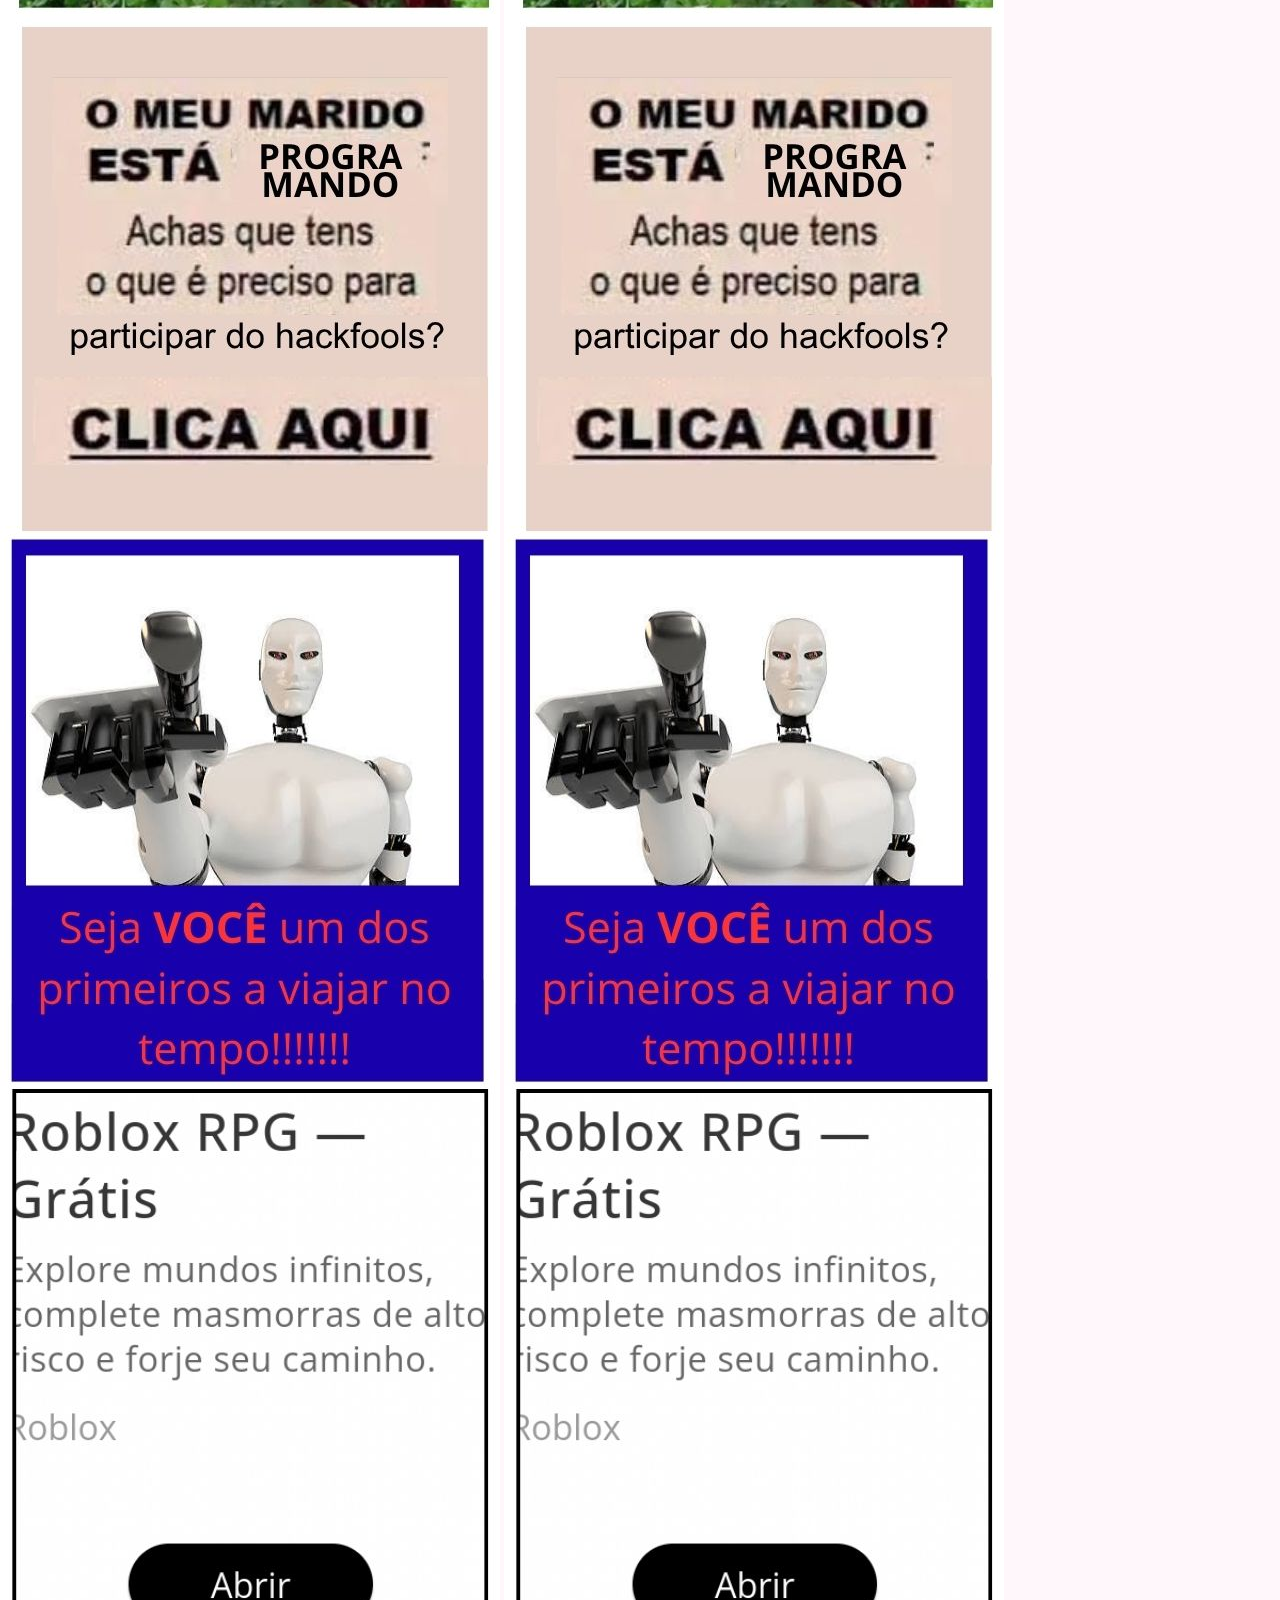
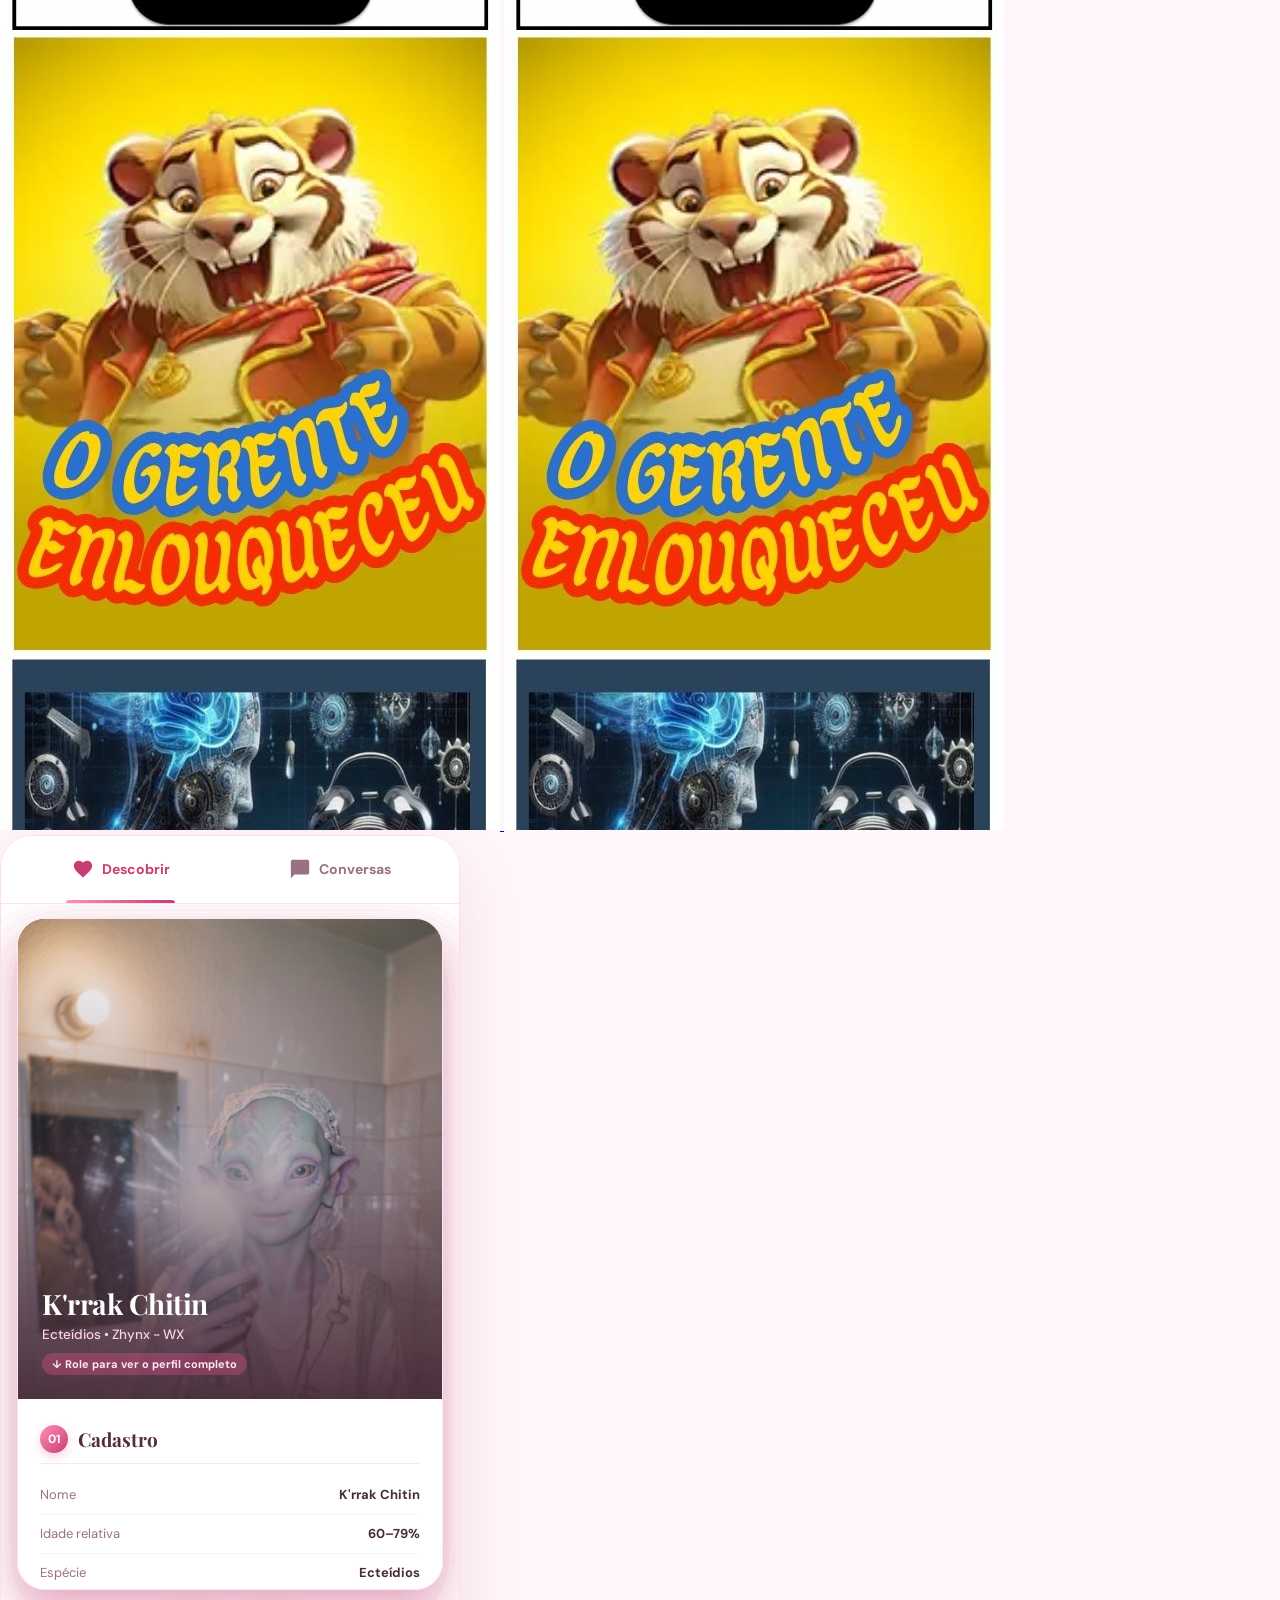
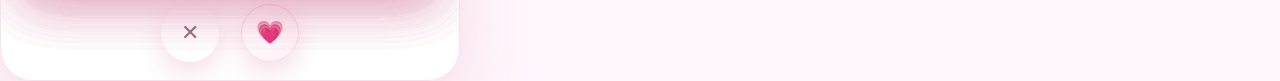
==== commit 1c5cb1c7: "Add side image section with premium links Added a side image section with multiple links to premium " ====
--- a/index2.html
+++ b/index2.html
@@ -13,7 +13,40 @@
   <link rel="stylesheet" href="style.css">
 </head>
 <body>
+<div class="formbold-main-wrapper">
 
+  <!-- =========================
+       ESQUERDA — ANÚNCIO
+       ========================= -->
+  <div class="side-image side-left">
+    <div class="infinite-images">
+
+      <a href="premium.html">
+        <img src="img_esquerda.jpg" alt="Conheça o Premium">
+      </a>
+
+      <a href="premium.html">
+        <img src="img_esquerda.jpg" alt="Conheça o Premium">
+      </a>
+
+      <a href="premium.html">
+        <img src="img_esquerda.jpg" alt="Conheça o Premium">
+      </a>
+
+      <a href="premium.html">
+        <img src="img_esquerda.jpg" alt="Conheça o Premium">
+      </a>
+
+      <a href="premium.html">
+        <img src="img_esquerda.jpg" alt="Conheça o Premium">
+      </a>
+
+      <a href="premium.html">
+        <img src="img_esquerda.jpg" alt="Conheça o Premium">
+      </a>
+
+    </div>
+  </div>
   <!-- Blobs decorativos no fundo -->
   <div class="blob one"></div>
   <div class="blob two"></div>
--- a/style.css
+++ b/style.css
@@ -768,4 +768,43 @@
     border-radius: 0;
     border: none;
   }
-}+  .premium-button {
+  display: block;
+  width: 100%;
+  max-width: 420px;
+  margin: 30px auto 22px;
+  padding: 18px 28px;
+
+  box-sizing: border-box;
+  text-align: center;
+  text-decoration: none;
+
+  font-size: 1.35rem;
+  font-weight: 900;
+  letter-spacing: 1.5px;
+  color: #fff;
+
+  background: linear-gradient(135deg, #ffd700, #ff8c00);
+  border: 2px solid #ffe98a;
+  border-radius: 12px;
+
+  box-shadow:
+    0 0 15px rgba(255, 193, 7, 0.5),
+    0 8px 25px rgba(0, 0, 0, 0.35);
+
+  transition: all 0.2s ease;
+  cursor: pointer;
+}
+
+.premium-button:hover {
+  transform: scale(1.04);
+  background: linear-gradient(135deg, #ffe44d, #ff9800);
+  box-shadow:
+    0 0 30px rgba(255, 193, 7, 0.8),
+    0 10px 30px rgba(0, 0, 0, 0.45);
+}
+
+.premium-button:active {
+  transform: scale(0.98);
+}
+}
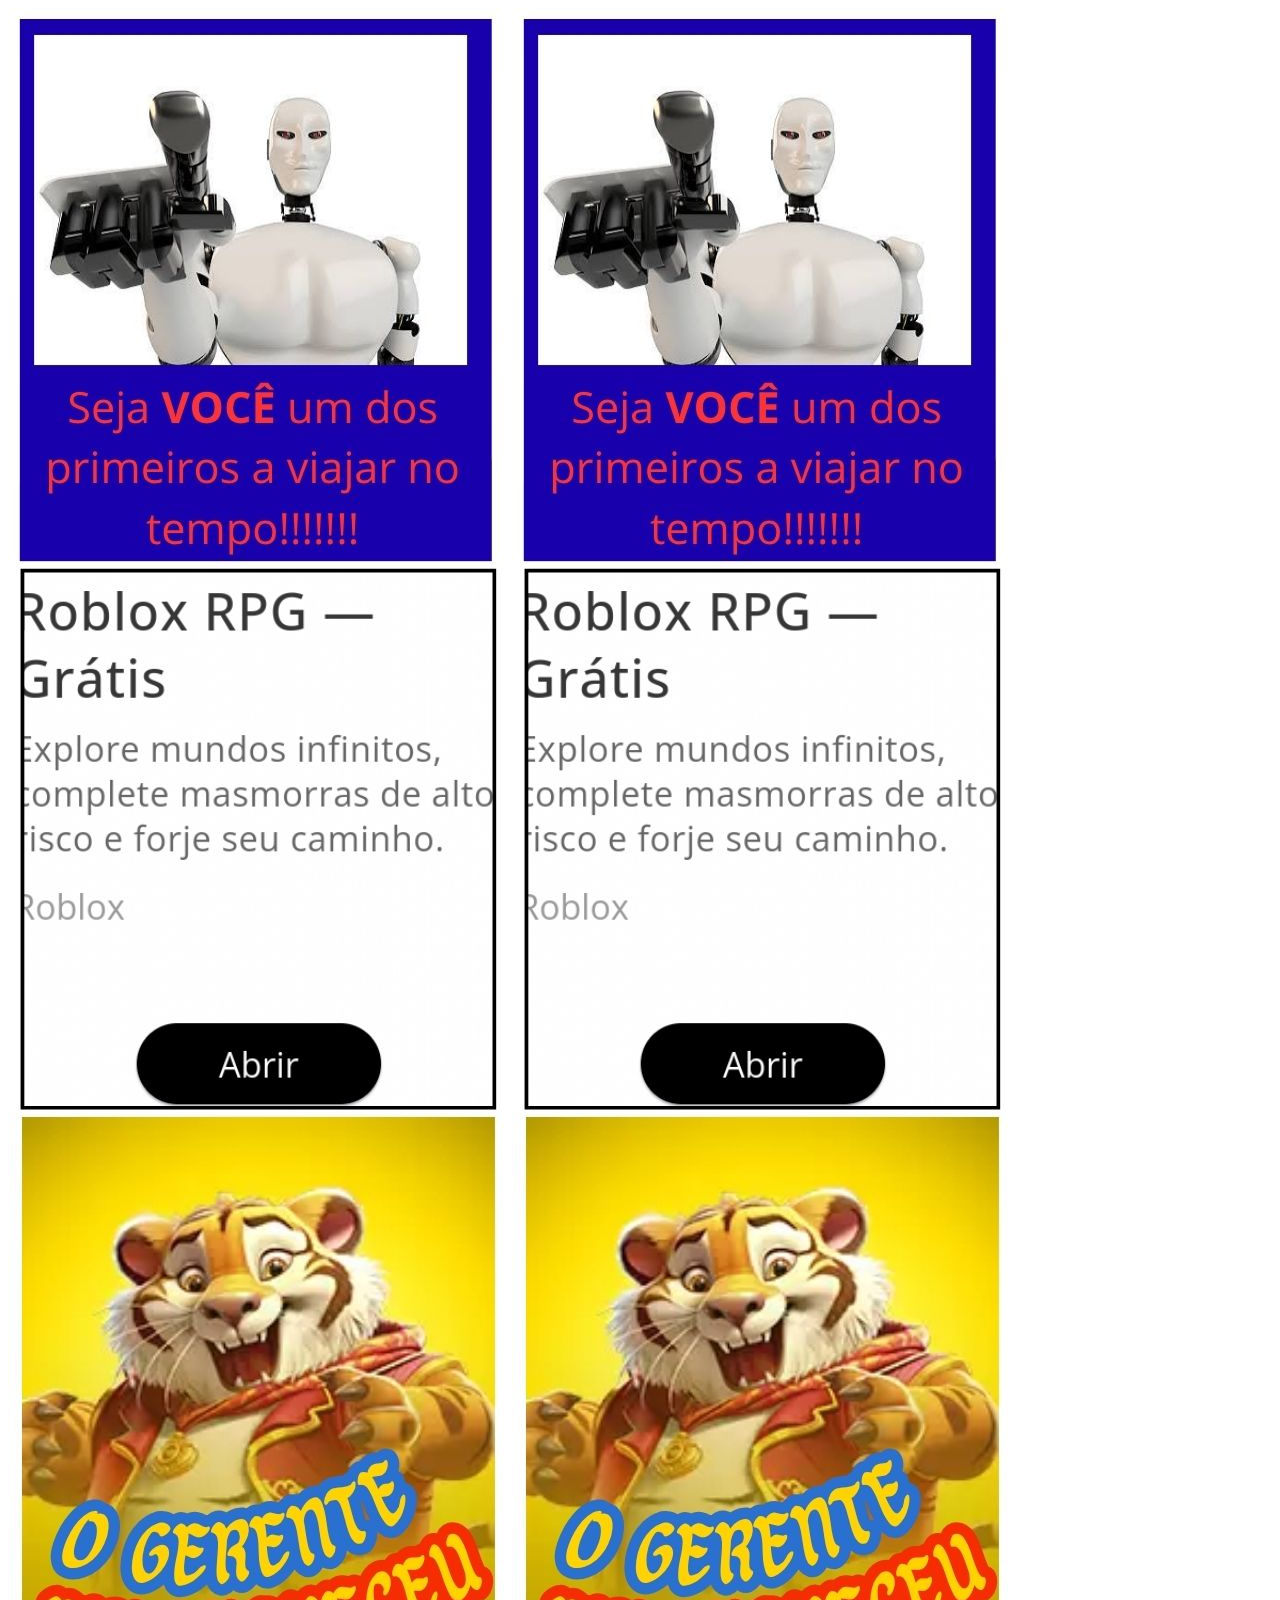
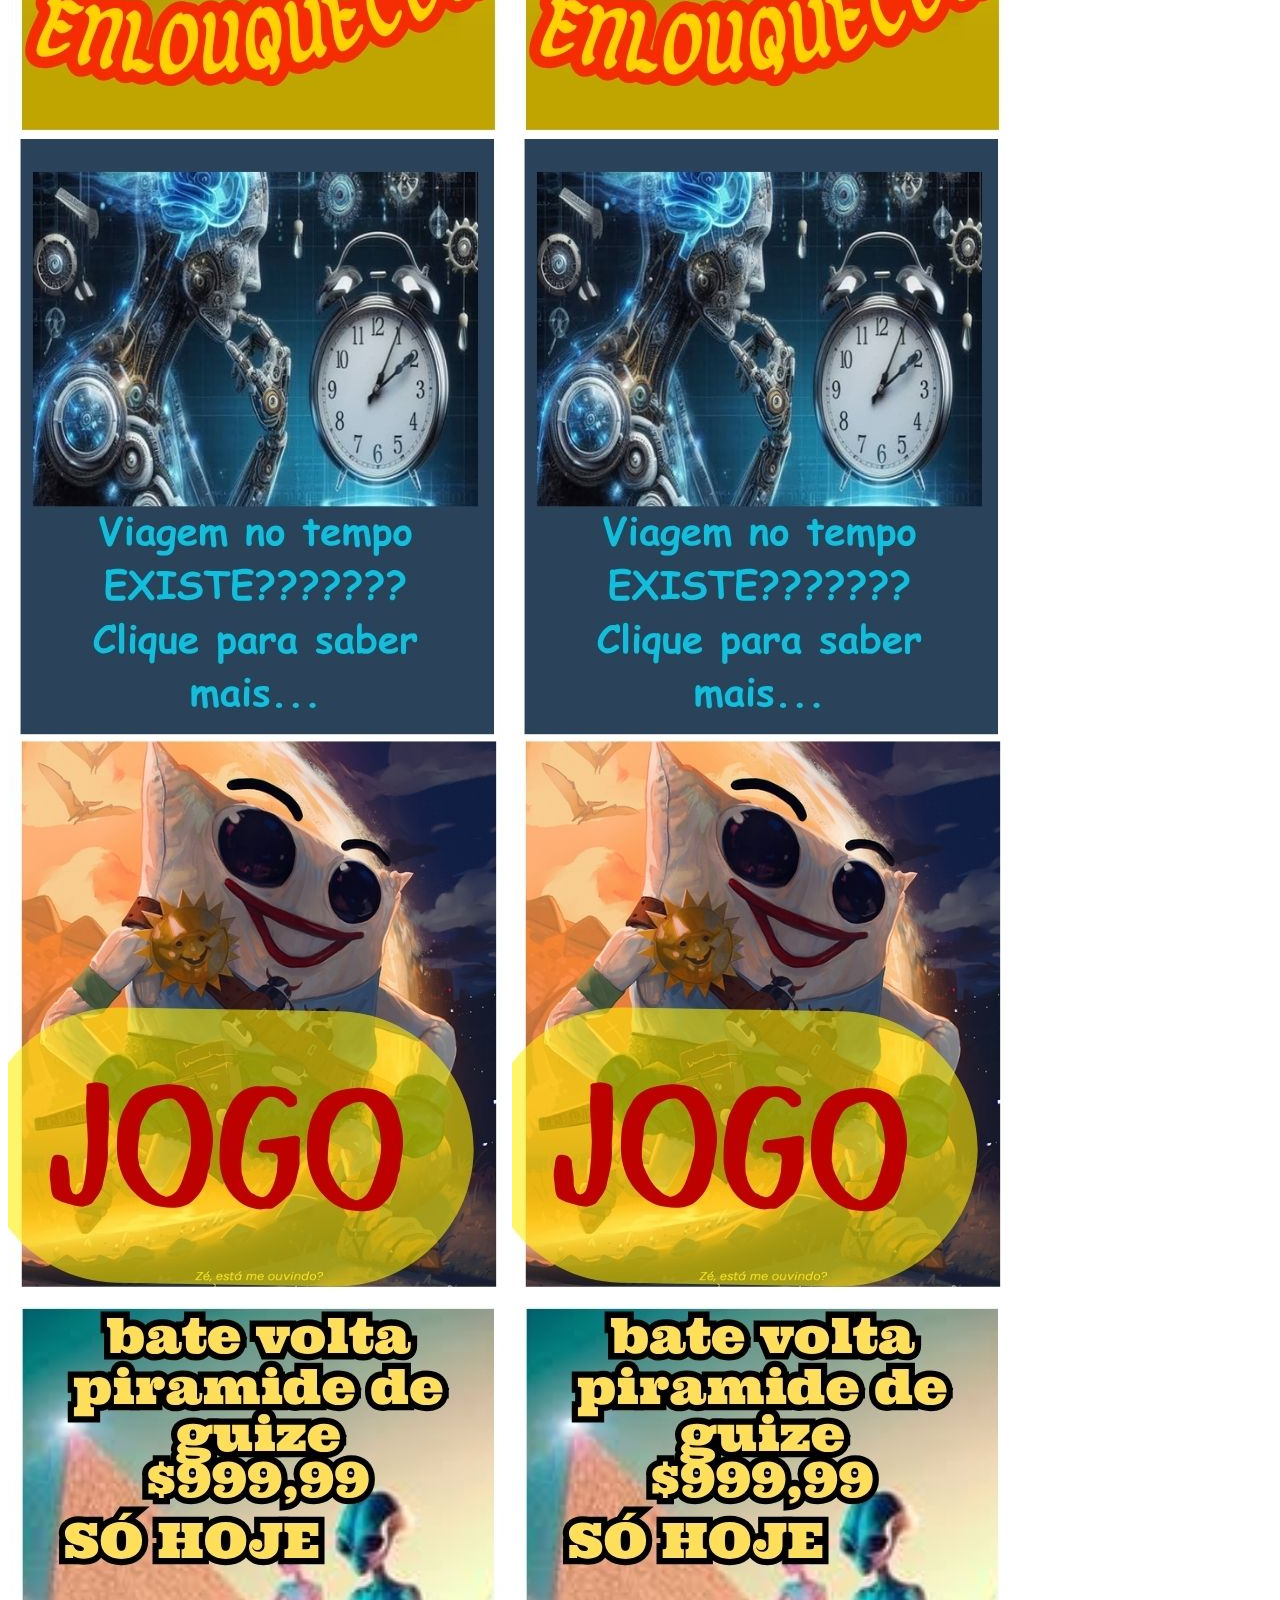
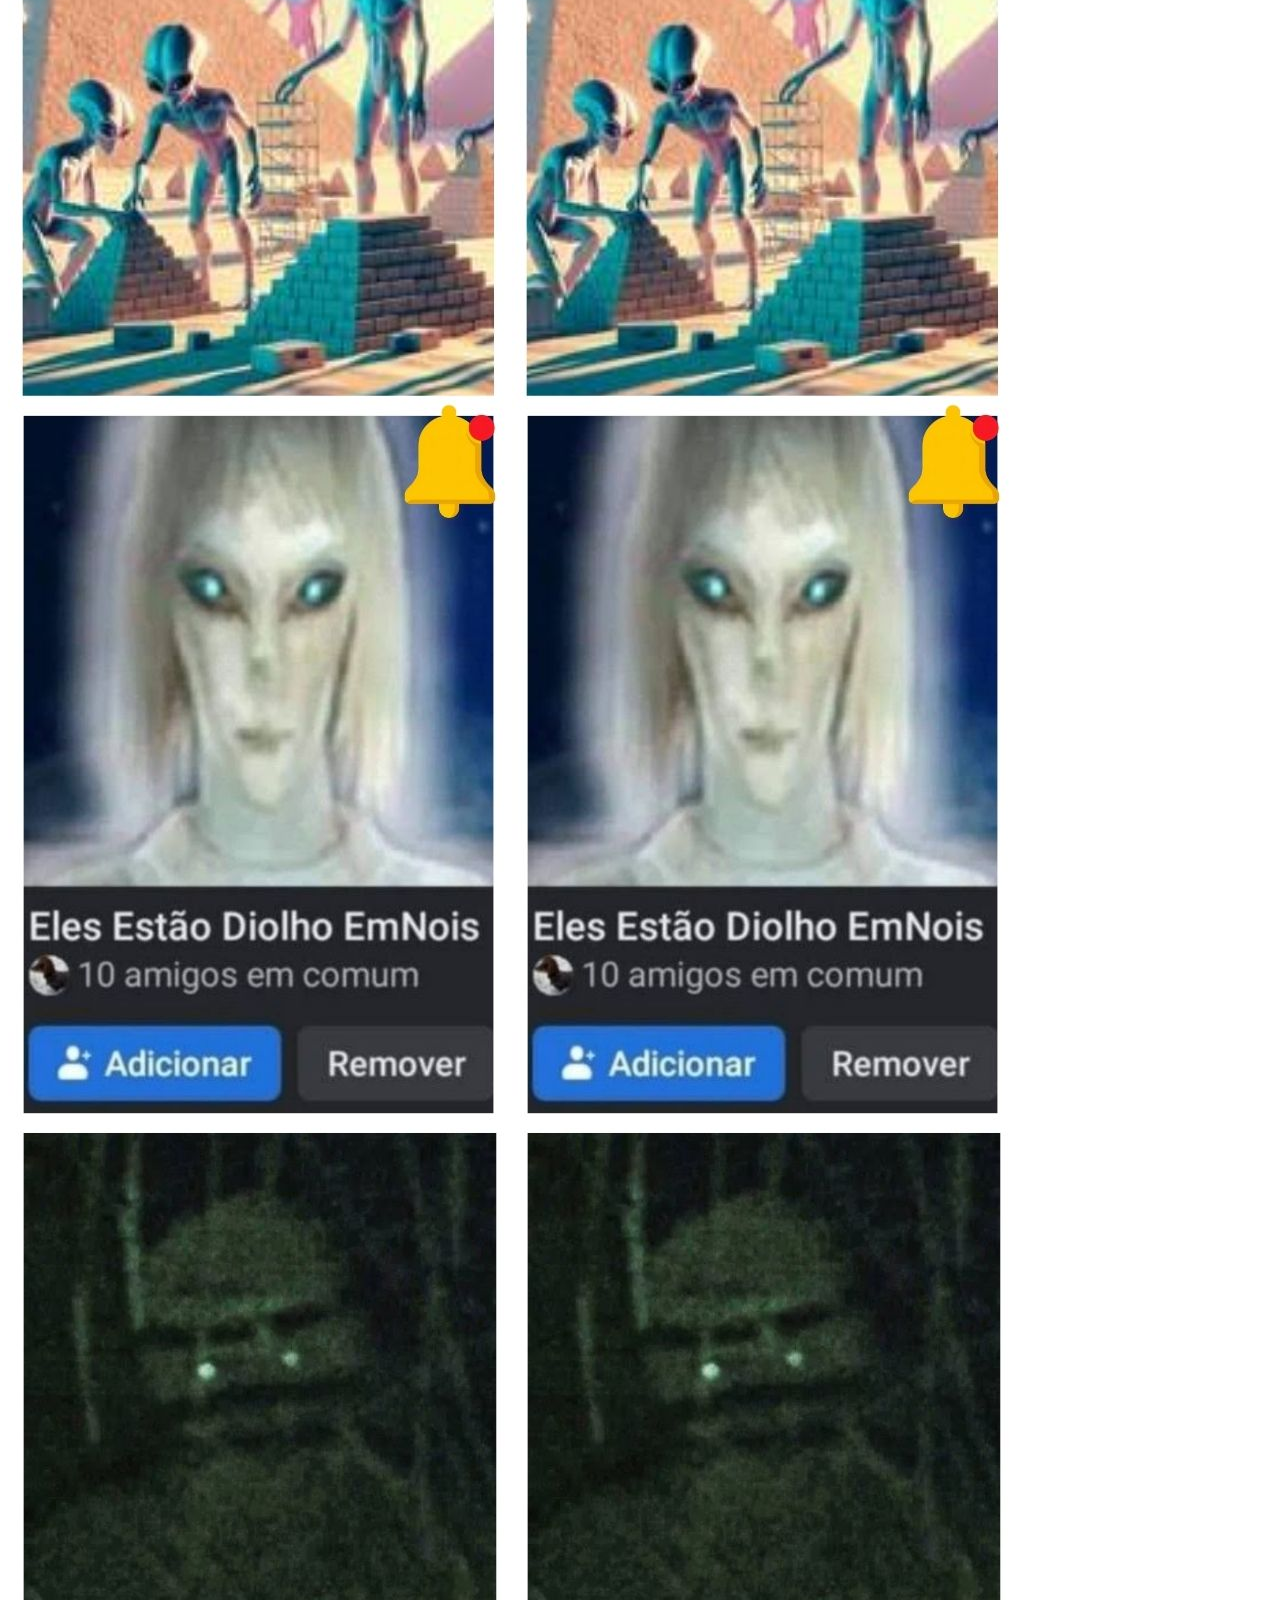
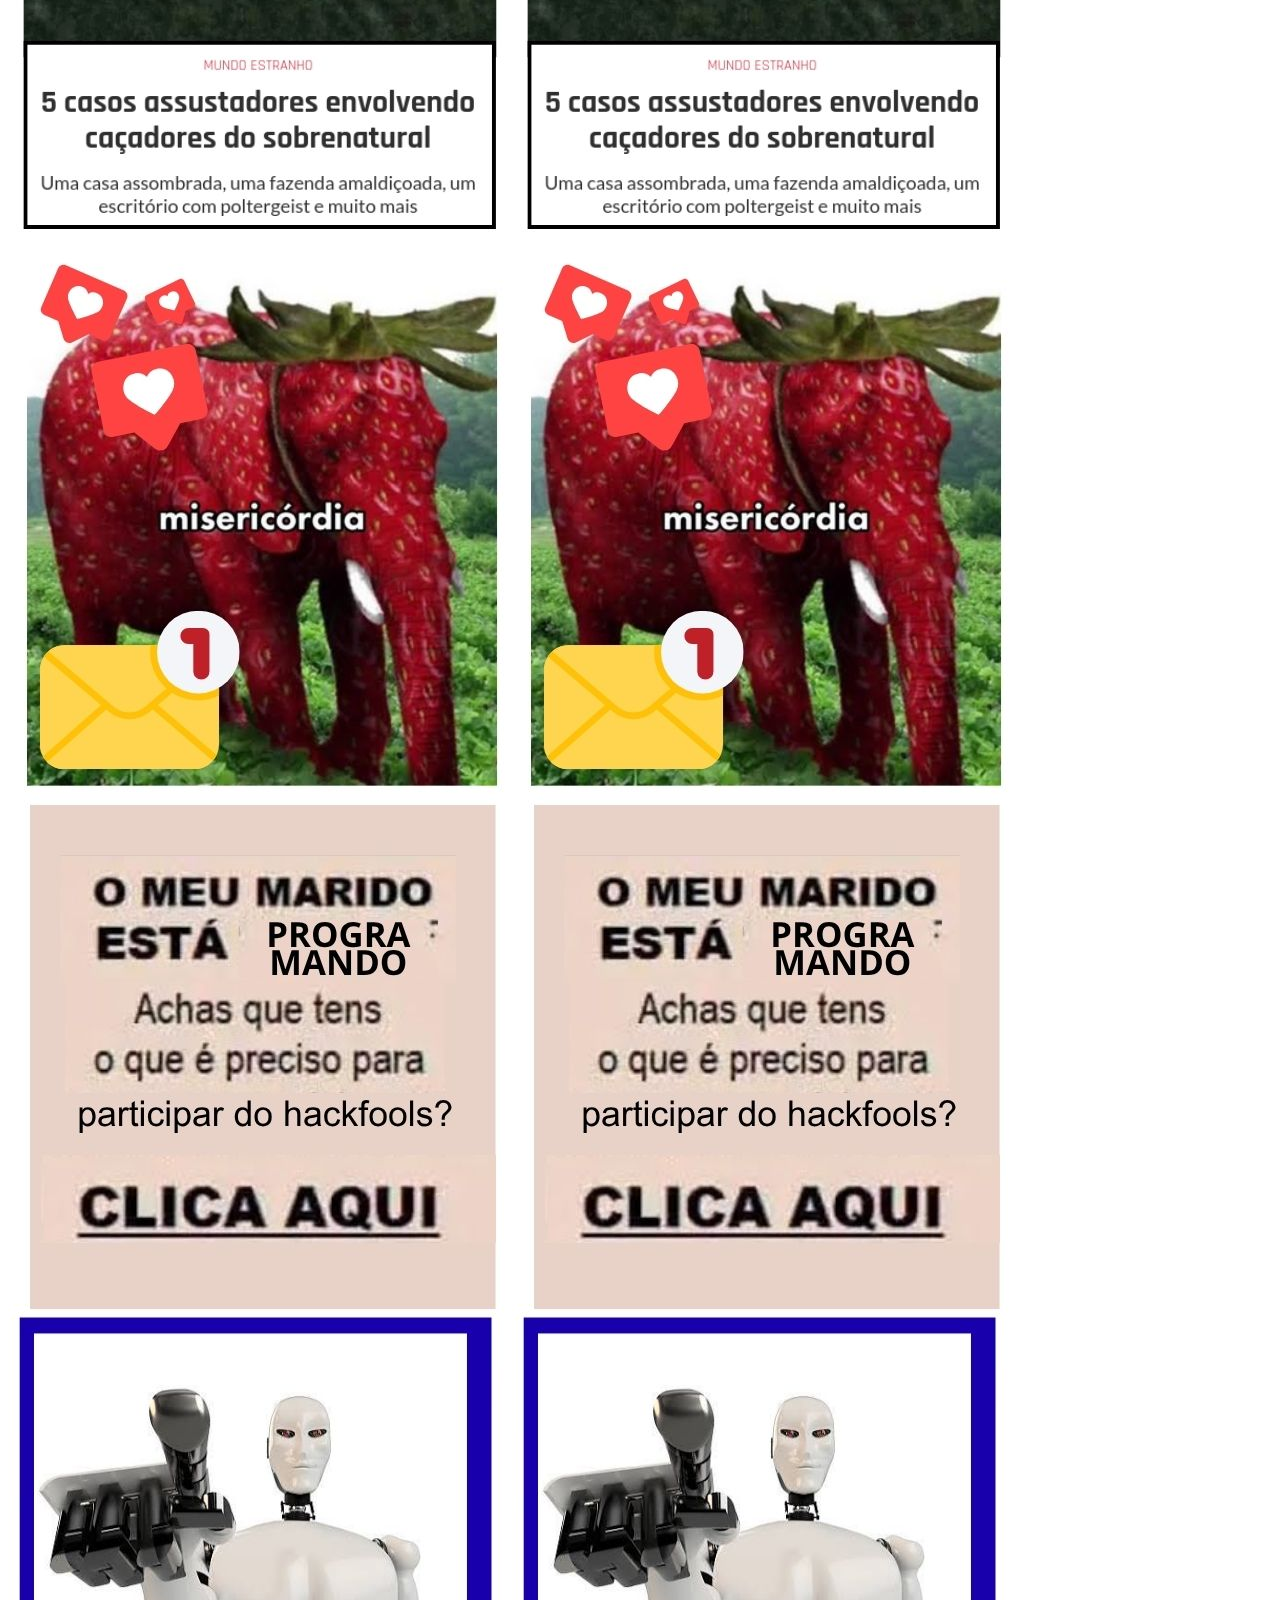
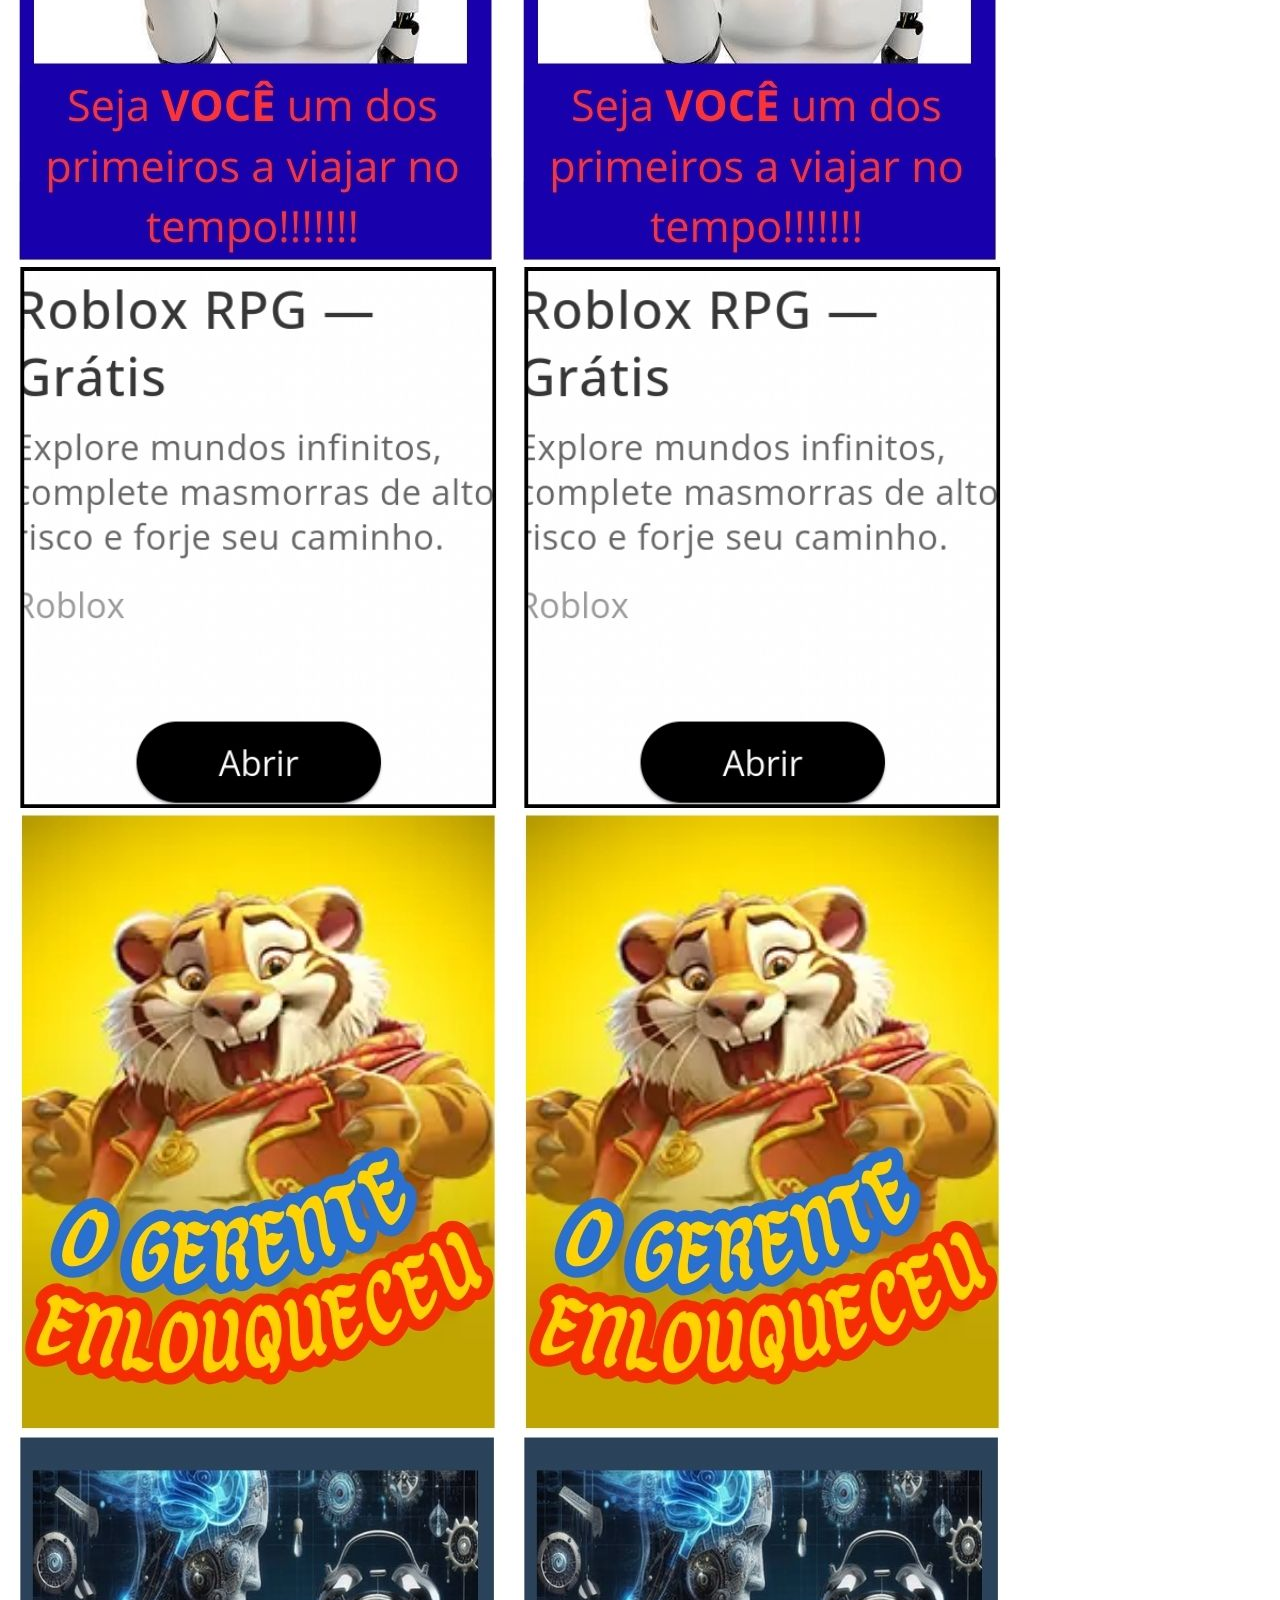
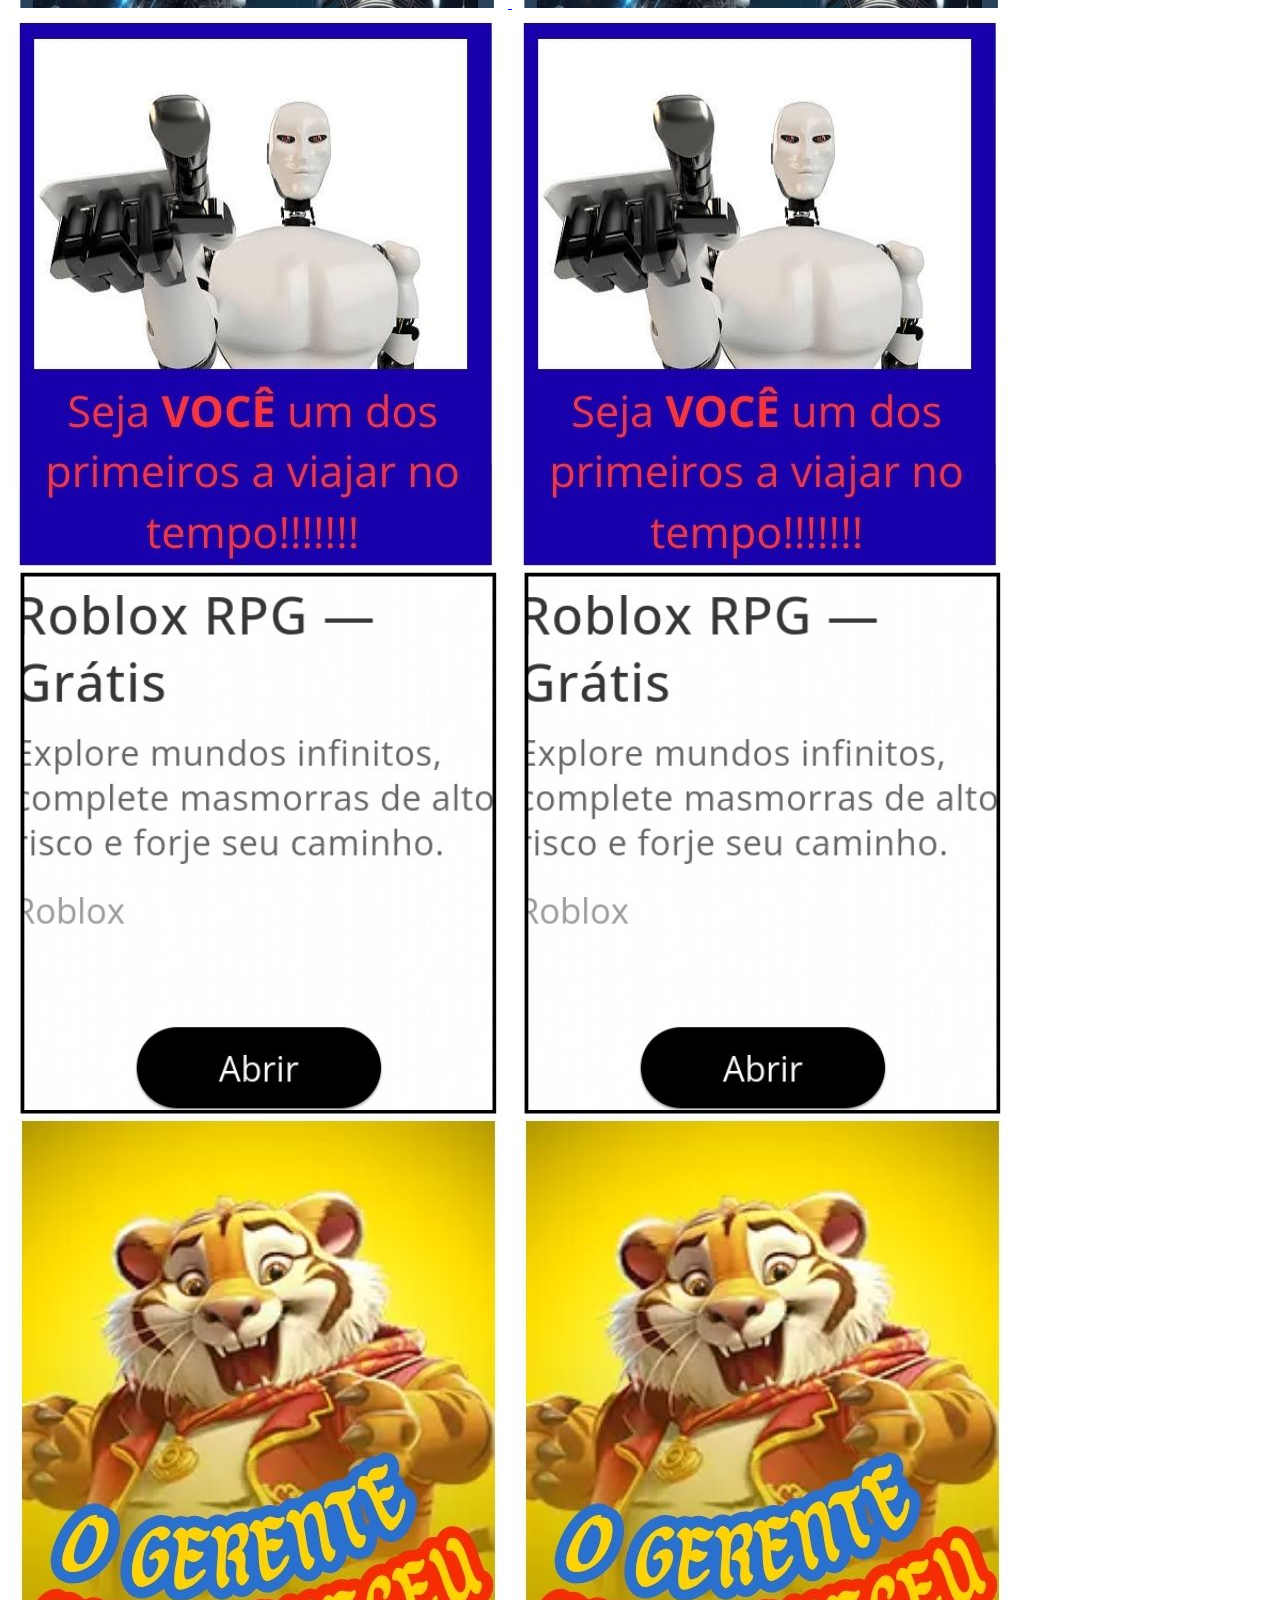
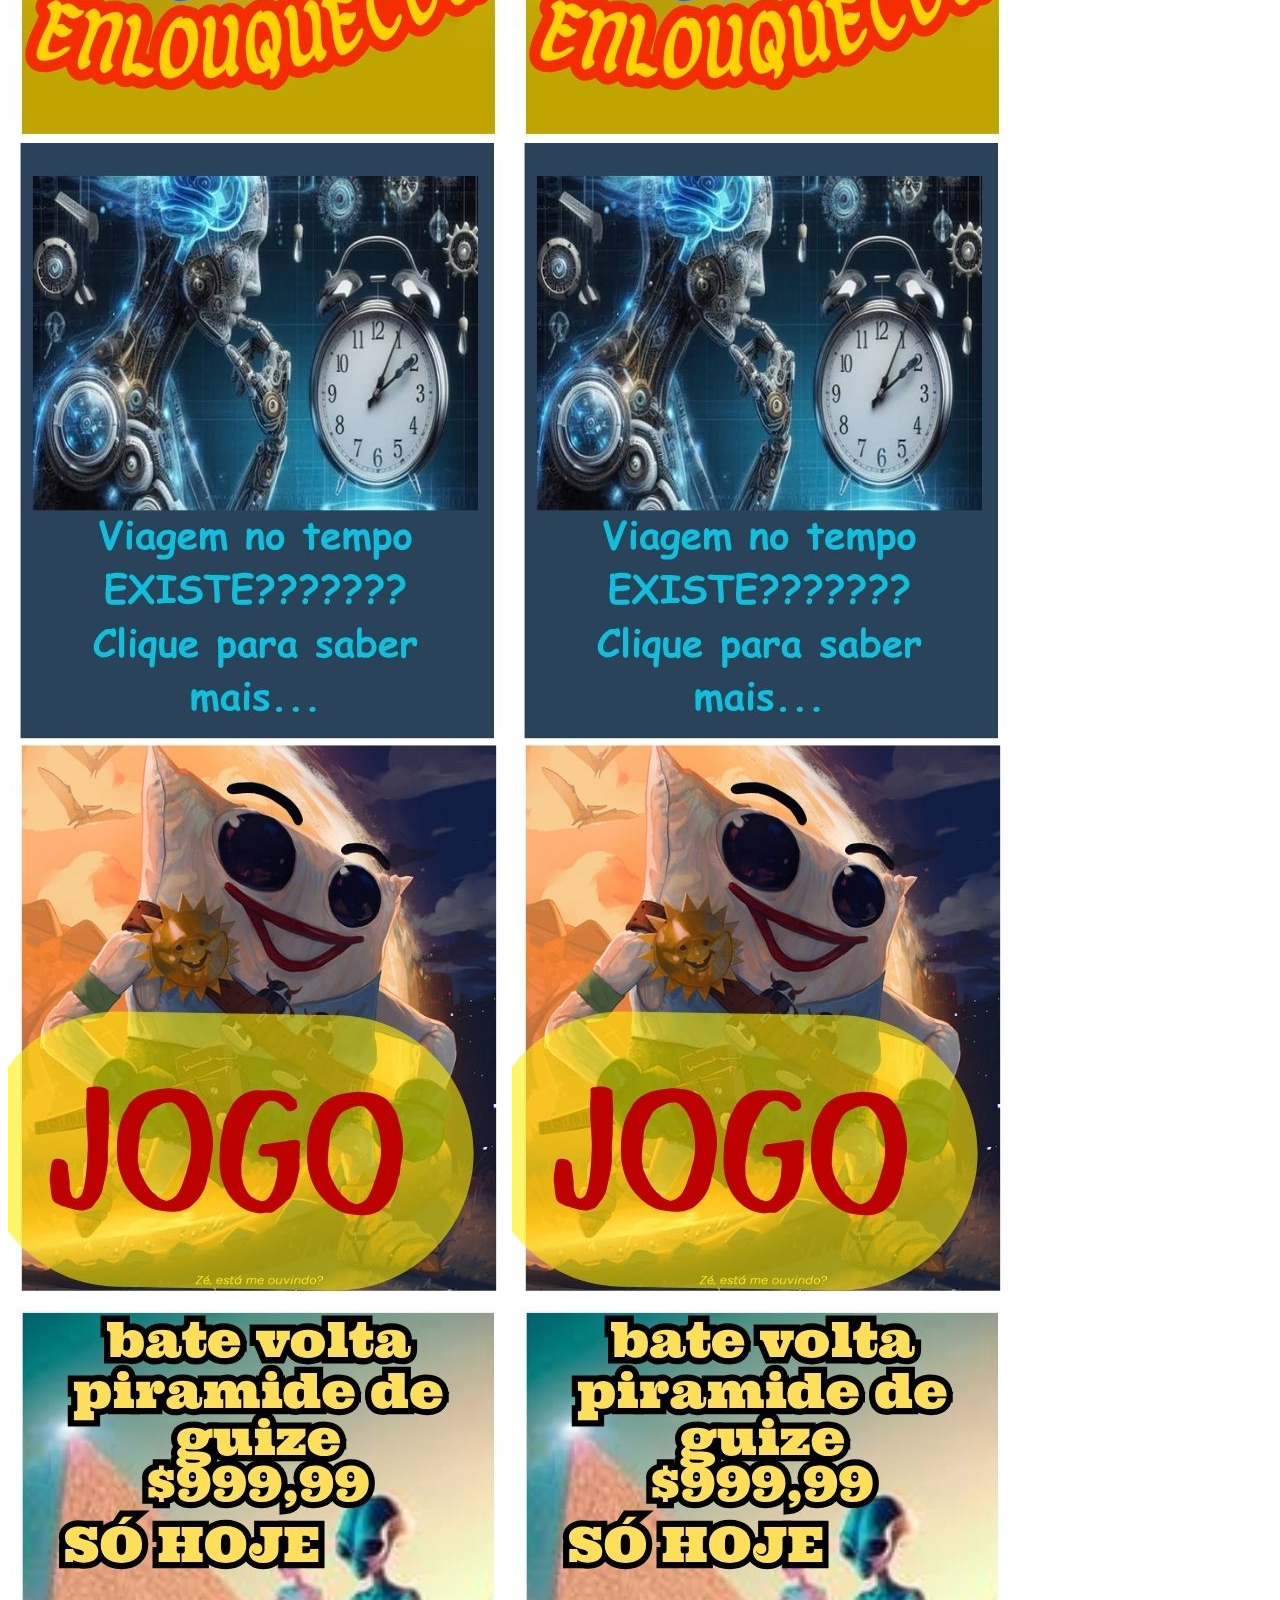
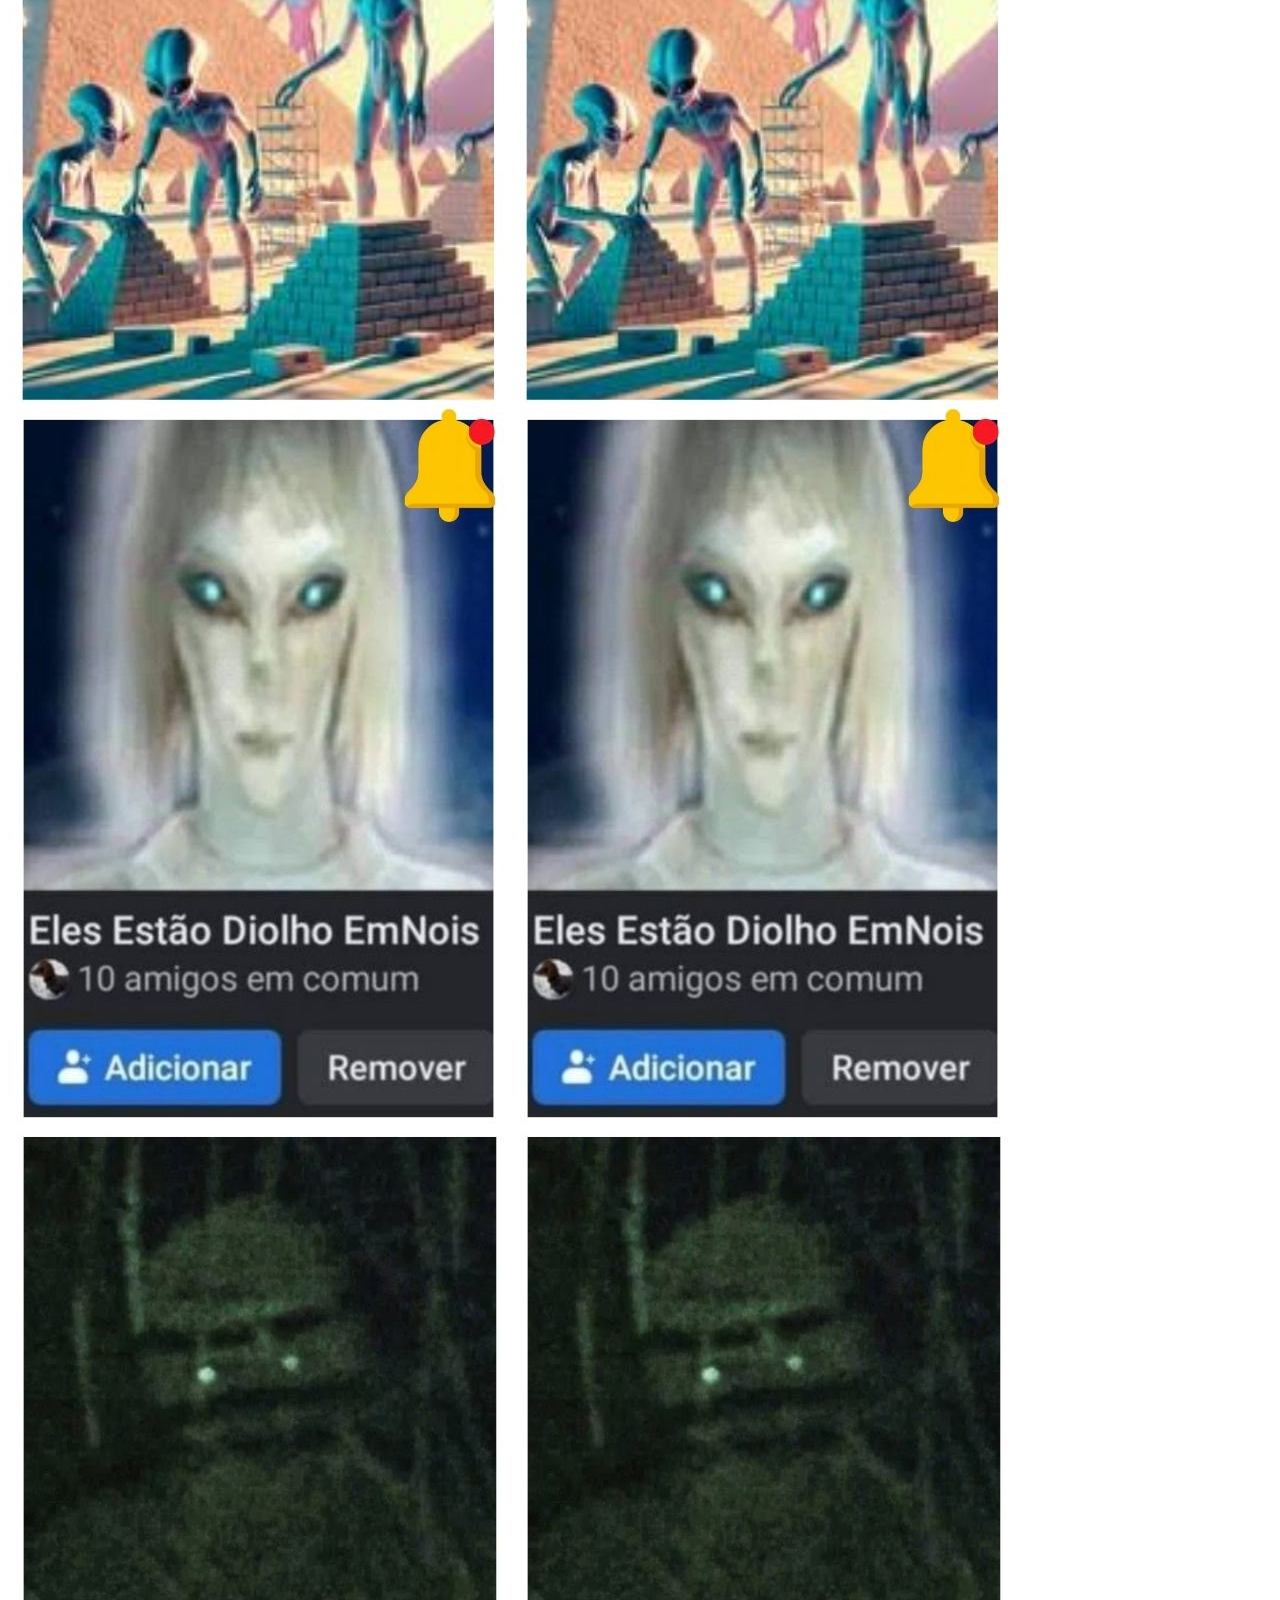
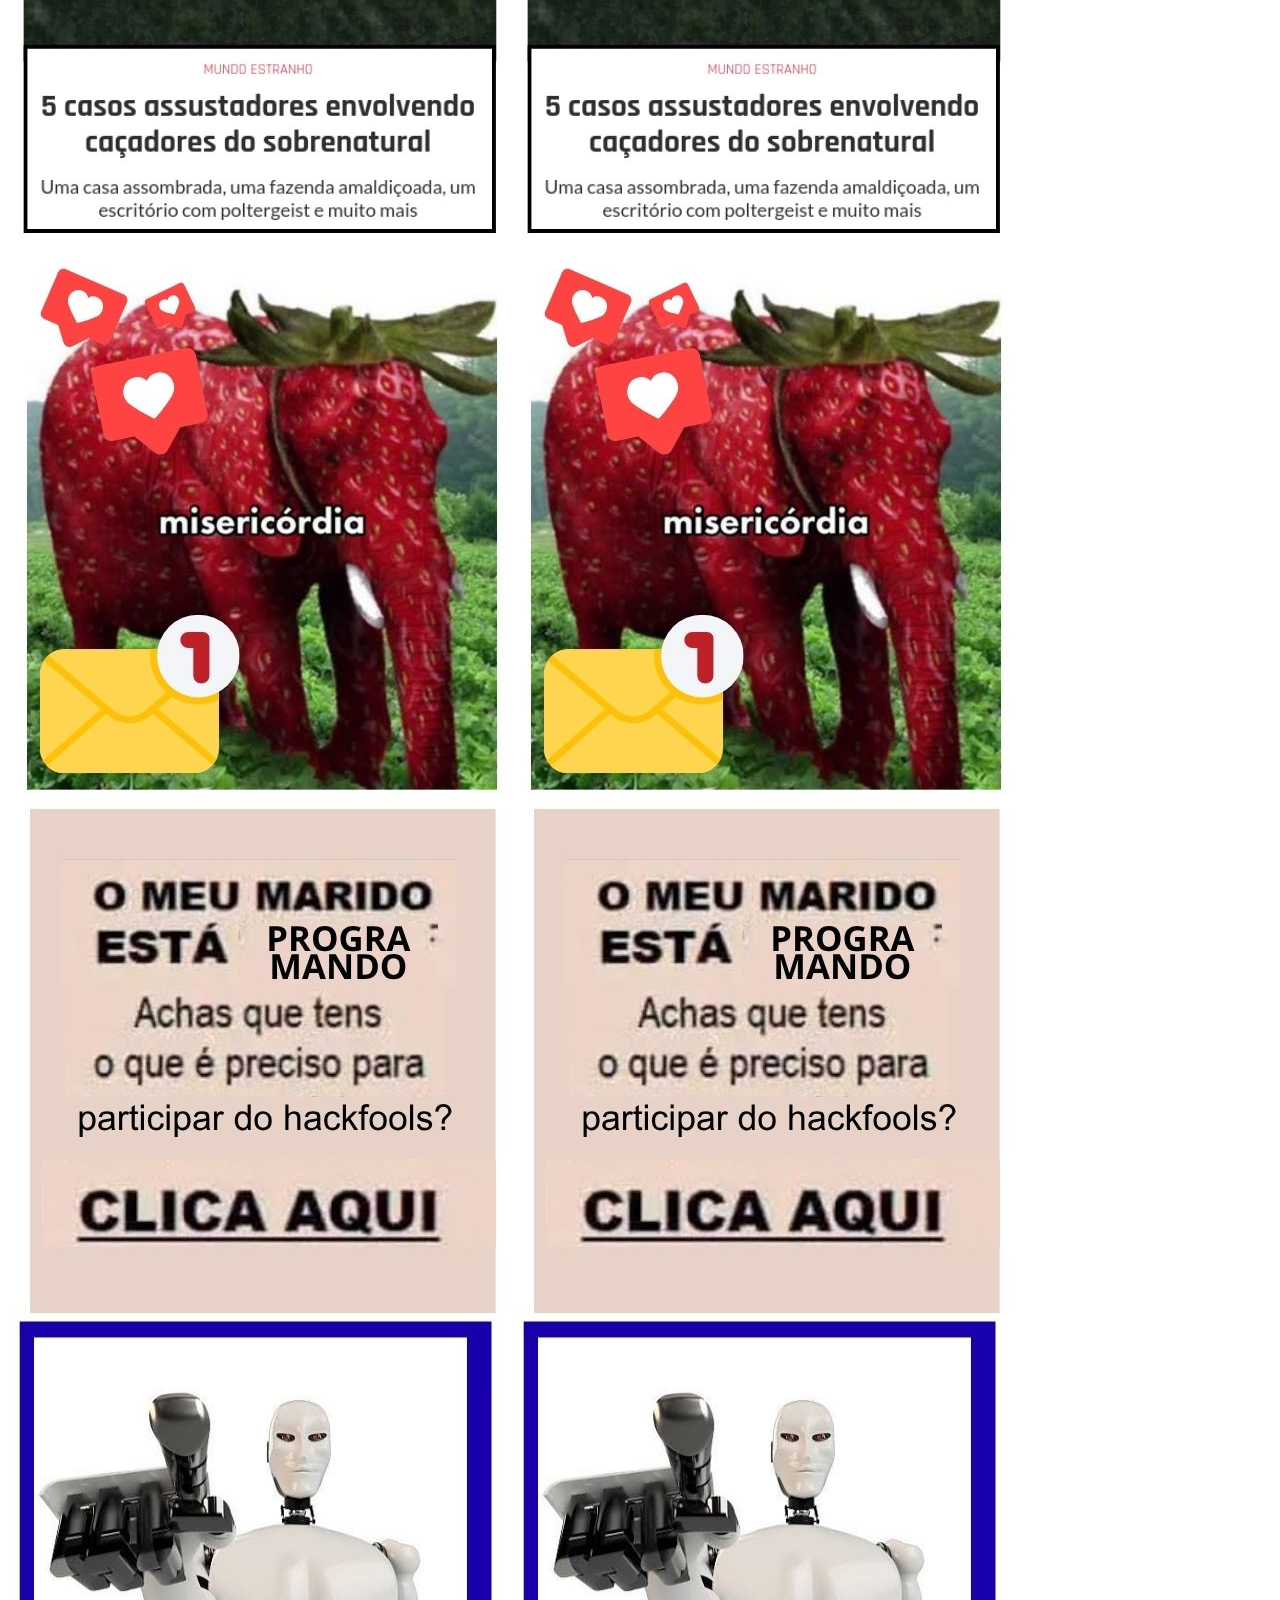
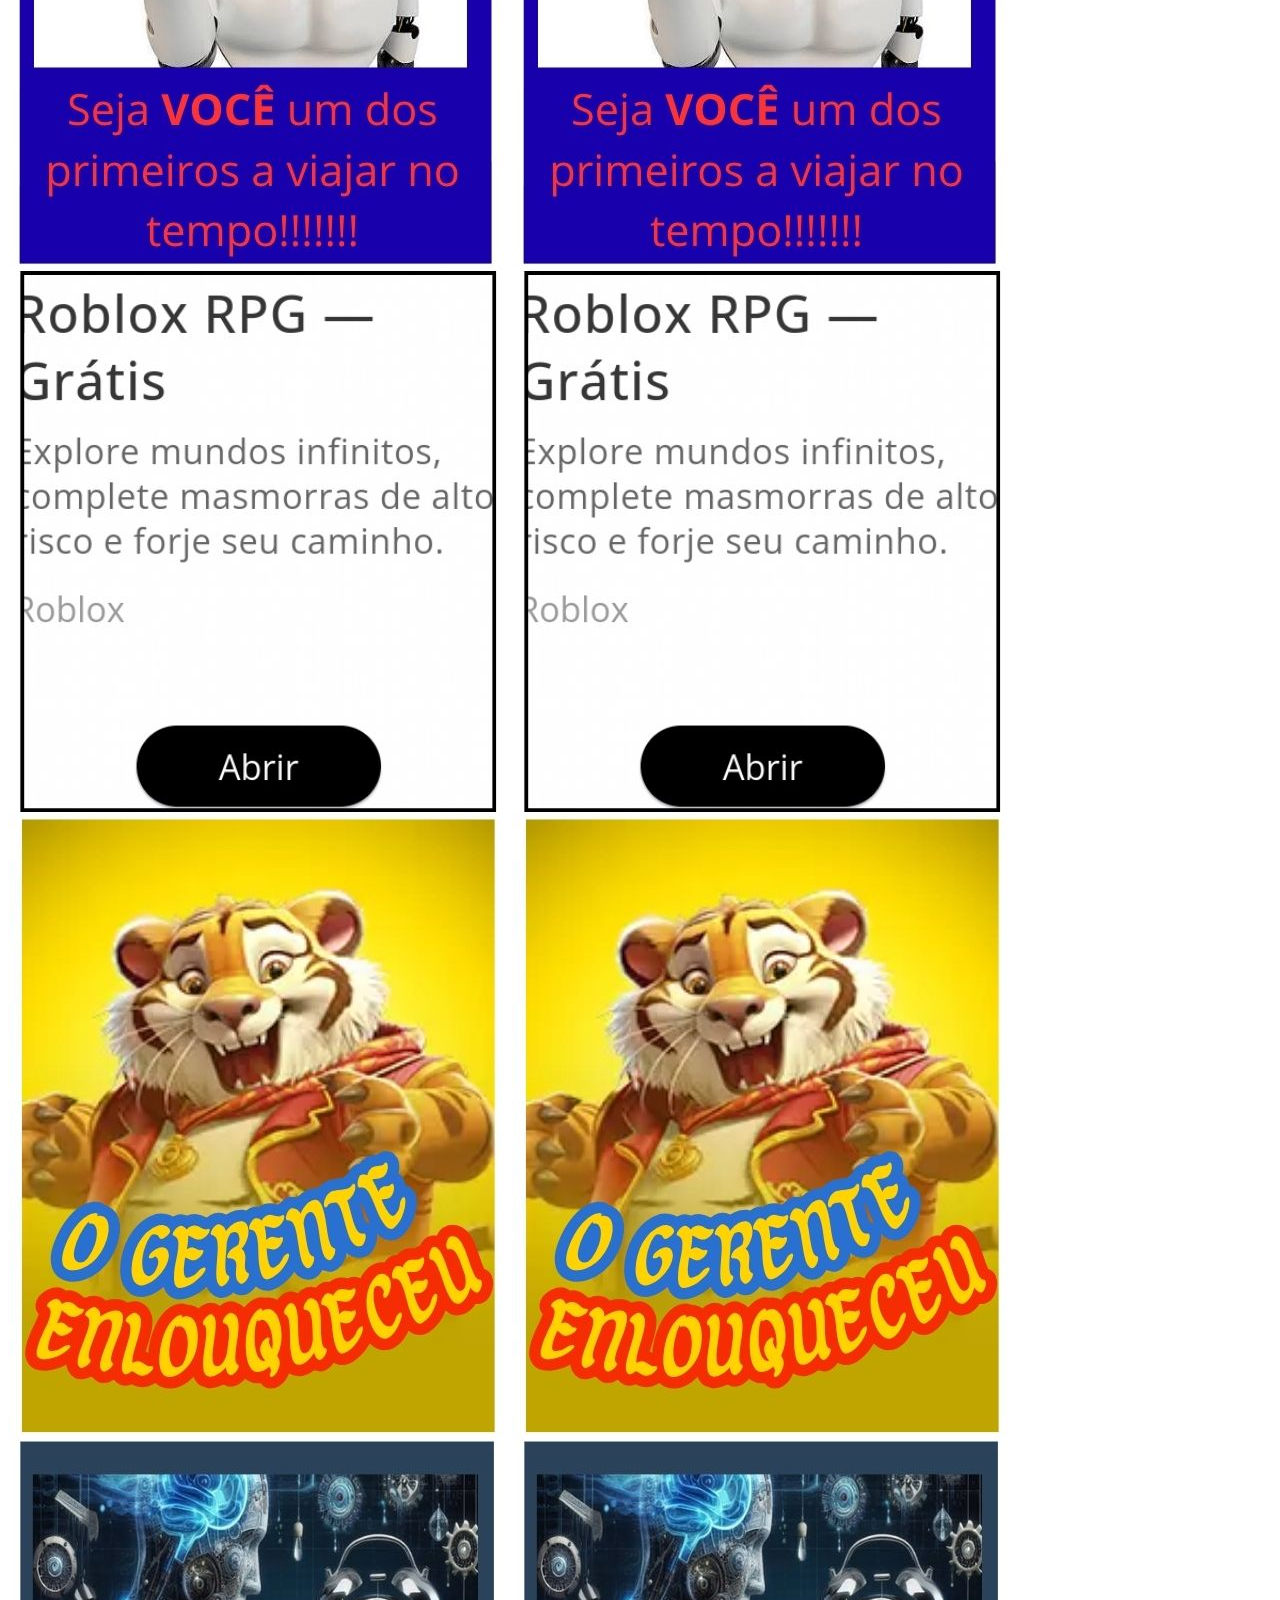
==== commit 43cc89e1: "Refactor index2.html structure and content" ====
--- a/index2.html
+++ b/index2.html
@@ -1,117 +1,237 @@
-<!DOCTYPE html>
-<html lang="pt-BR">
-<head>
-  <meta charset="UTF-8" />
-  <meta name="viewport" content="width=device-width, initial-scale=1.0" />
-  <title>WORLDATING — Encontre alguém de outro mundo</title>
-
-  <!-- Google Fonts: DM Sans & Playfair Display -->
-  <link rel="preconnect" href="https://fonts.googleapis.com">
-  <link rel="preconnect" href="https://fonts.gstatic.com" crossorigin>
-  <link href="https://fonts.googleapis.com/css2?family=DM+Sans:wght@400;500;600;700&family=Playfair+Display:wght@600;700;800&display=swap" rel="stylesheet">
-
-  <link rel="stylesheet" href="style.css">
-</head>
 <body>
-<div class="formbold-main-wrapper">
-
-  <!-- =========================
-       ESQUERDA — ANÚNCIO
-       ========================= -->
-  <div class="side-image side-left">
-    <div class="infinite-images">
-
-      <a href="premium.html">
-        <img src="img_esquerda.jpg" alt="Conheça o Premium">
-      </a>
-
-      <a href="premium.html">
-        <img src="img_esquerda.jpg" alt="Conheça o Premium">
-      </a>
-
-      <a href="premium.html">
-        <img src="img_esquerda.jpg" alt="Conheça o Premium">
-      </a>
-
-      <a href="premium.html">
-        <img src="img_esquerda.jpg" alt="Conheça o Premium">
-      </a>
-
-      <a href="premium.html">
-        <img src="img_esquerda.jpg" alt="Conheça o Premium">
-      </a>
-
-      <a href="premium.html">
-        <img src="img_esquerda.jpg" alt="Conheça o Premium">
-      </a>
-
-    </div>
-  </div>
-  <!-- Blobs decorativos no fundo -->
+
+  <!-- Blobs decorativos -->
   <div class="blob one"></div>
   <div class="blob two"></div>
 
-  <div class="app-wrapper">
-    <!-- Header / Abas -->
-    <header class="app-header">
-      <button class="tab-btn active" id="tabDiscover">
-        <svg width="22" height="22" viewBox="0 0 24 24" fill="currentColor">
-          <path d="M12 21.35l-1.45-1.32C5.4 15.36 2 12.28 2 8.5 2 5.42 4.42 3 7.5 3c1.74 0 3.41.81 4.5 2.09C13.09 3.81 14.76 3 16.5 3 19.58 3 22 5.42 22 8.5c0 3.78-3.4 6.86-8.55 11.54L12 21.35z"/>
-        </svg>
-        <span>Descobrir</span>
-      </button>
-      
-      <button class="tab-btn" id="tabMatches">
-        <svg width="22" height="22" viewBox="0 0 24 24" fill="currentColor">
-          <path d="M20 2H4c-1.1 0-2 .9-2 2v18l4-4h14c1.1 0 2-.9 2-2V4c0-1.1-.9-2-2-2z"/>
-        </svg>
-        <span>Conversas</span>
-        <span class="match-badge" id="matchBadge" style="display: none;">0</span>
-      </button>
-    </header>
-
-    <!-- ABA 1: SWIPE -->
-    <section class="tab-content active" id="viewDiscover">
-      <main class="tinder-viewport" id="cardsContainer"></main>
-
-      <div class="controls">
-        <button class="action-btn btn-nope" id="nopeBtn" aria-label="Rejeitar">✕</button>
-        <button class="action-btn btn-like" id="likeBtn" aria-label="Curtir">💗</button>
+  <div class="formbold-main-wrapper">
+
+    <!-- =========================
+         ESQUERDA — ANÚNCIO
+         ========================= -->
+    <div class="side-image side-left">
+      <div class="infinite-images">
+
+        <a href="premium.html">
+          <img src="img_esquerda.jpg" alt="Conheça o Premium">
+        </a>
+
+        <a href="premium.html">
+          <img src="img_esquerda.jpg" alt="Conheça o Premium">
+        </a>
+
+        <a href="premium.html">
+          <img src="img_esquerda.jpg" alt="Conheça o Premium">
+        </a>
+
+        <a href="premium.html">
+          <img src="img_esquerda.jpg" alt="Conheça o Premium">
+        </a>
+
+        <a href="premium.html">
+          <img src="img_esquerda.jpg" alt="Conheça o Premium">
+        </a>
+
+        <a href="premium.html">
+          <img src="img_esquerda.jpg" alt="Conheça o Premium">
+        </a>
+
       </div>
-    </section>
-
-    <!-- ABA 2: CONVERSAS -->
-    <section class="tab-content" id="viewMatches">
-      <div class="chat-list-view" id="chatListView">
-        <h2 class="chat-title">Novos Matches ✦</h2>
-        <div class="matches-horizontal" id="matchesHorizontal"></div>
-
-        <h2 class="chat-title" style="margin-top: 24px;">Mensagens</h2>
-        <div class="conversations-list" id="conversationsList"></div>
+    </div>
+
+
+    <!-- =========================
+         CONTEÚDO PRINCIPAL
+         ========================= -->
+    <div class="app-wrapper">
+
+      <!-- Header / Abas -->
+      <header class="app-header">
+
+        <button class="tab-btn active" id="tabDiscover">
+          <svg width="22" height="22" viewBox="0 0 24 24" fill="currentColor">
+            <path d="M12 21.35l-1.45-1.32C5.4 15.36 2 12.28 2 8.5 2 5.42 4.42 3 7.5 3c1.74 0 3.41.81 4.5 2.09C13.09 3.81 14.76 3 16.5 3 19.58 3 22 5.42 22 8.5c0 3.78-3.4 6.86-8.55 11.54L12 21.35z"/>
+          </svg>
+          <span>Descobrir</span>
+        </button>
+
+        <button class="tab-btn" id="tabMatches">
+          <svg width="22" height="22" viewBox="0 0 24 24" fill="currentColor">
+            <path d="M20 2H4c-1.1 0-2 .9-2 2v18l4-4h14c1.1 0 2-.9 2-2V4c0-1.1-.9-2-2-2z"/>
+          </svg>
+
+          <span>Conversas</span>
+
+          <span
+            class="match-badge"
+            id="matchBadge"
+            style="display: none;"
+          >
+            0
+          </span>
+        </button>
+
+      </header>
+
+
+      <!-- ABA 1: SWIPE -->
+      <section class="tab-content active" id="viewDiscover">
+
+        <main
+          class="tinder-viewport"
+          id="cardsContainer">
+        </main>
+
+        <div class="controls">
+
+          <button
+            class="action-btn btn-nope"
+            id="nopeBtn"
+            aria-label="Rejeitar">
+            ✕
+          </button>
+
+          <button
+            class="action-btn btn-like"
+            id="likeBtn"
+            aria-label="Curtir">
+            💗
+          </button>
+
+        </div>
+
+      </section>
+
+
+      <!-- ABA 2: CONVERSAS -->
+      <section class="tab-content" id="viewMatches">
+
+        <div
+          class="chat-list-view"
+          id="chatListView">
+
+          <h2 class="chat-title">
+            Novos Matches ✦
+          </h2>
+
+          <div
+            class="matches-horizontal"
+            id="matchesHorizontal">
+          </div>
+
+          <h2
+            class="chat-title"
+            style="margin-top: 24px;">
+            Mensagens
+          </h2>
+
+          <div
+            class="conversations-list"
+            id="conversationsList">
+          </div>
+
+        </div>
+
+
+        <!-- Sala de Conversa -->
+        <div
+          class="chat-room-view"
+          id="chatRoomView"
+          style="display: none;">
+
+          <div class="chat-room-header">
+
+            <button
+              class="back-chat-btn"
+              id="backToChatList">
+              ←
+            </button>
+
+            <div
+              class="chat-room-avatar"
+              id="roomAvatar">
+            </div>
+
+            <div class="chat-room-info">
+
+              <h3 id="roomName">
+                Nome
+              </h3>
+
+              <span id="roomSpecies">
+                Espécie
+              </span>
+
+            </div>
+
+          </div>
+
+          <div
+            class="chat-messages"
+            id="chatMessages">
+          </div>
+
+          <div
+            class="dialogue-choices-area"
+            id="dialogueChoicesArea">
+
+            <div class="dialogue-hint">
+              ✦ Escolha uma resposta artificial pré-aprovada:
+            </div>
+
+            <div
+              class="dialogue-options-list"
+              id="dialogueOptionsList">
+            </div>
+
+          </div>
+
+        </div>
+
+      </section>
+
+    </div>
+
+
+    <!-- =========================
+         DIREITA — ANÚNCIO
+         ========================= -->
+    <div class="side-image side-right">
+
+      <div class="infinite-images">
+
+        <a href="premium.html">
+          <img src="img_direita.jpg" alt="Conheça o Premium">
+        </a>
+
+        <a href="premium.html">
+          <img src="img_direita.jpg" alt="Conheça o Premium">
+        </a>
+
+        <a href="premium.html">
+          <img src="img_direita.jpg" alt="Conheça o Premium">
+        </a>
+
+        <a href="premium.html">
+          <img src="img_direita.jpg" alt="Conheça o Premium">
+        </a>
+
+        <a href="premium.html">
+          <img src="img_direita.jpg" alt="Conheça o Premium">
+        </a>
+
+        <a href="premium.html">
+          <img src="img_direita.jpg" alt="Conheça o Premium">
+        </a>
+
       </div>
 
-      <!-- Sala de Conversa -->
-      <div class="chat-room-view" id="chatRoomView" style="display: none;">
-        <div class="chat-room-header">
-          <button class="back-chat-btn" id="backToChatList">←</button>
-          <div class="chat-room-avatar" id="roomAvatar"></div>
-          <div class="chat-room-info">
-            <h3 id="roomName">Nome</h3>
-            <span id="roomSpecies">Espécie</span>
-          </div>
-        </div>
-
-        <div class="chat-messages" id="chatMessages"></div>
-
-        <div class="dialogue-choices-area" id="dialogueChoicesArea">
-          <div class="dialogue-hint">✦ Escolha uma resposta artificial pré-aprovada:</div>
-          <div class="dialogue-options-list" id="dialogueOptionsList"></div>
-        </div>
-      </div>
-    </section>
+    </div>
+
   </div>
+
 
   <script src="database.js"></script>
   <script src="app.js"></script>
+
 </body>
-</html>
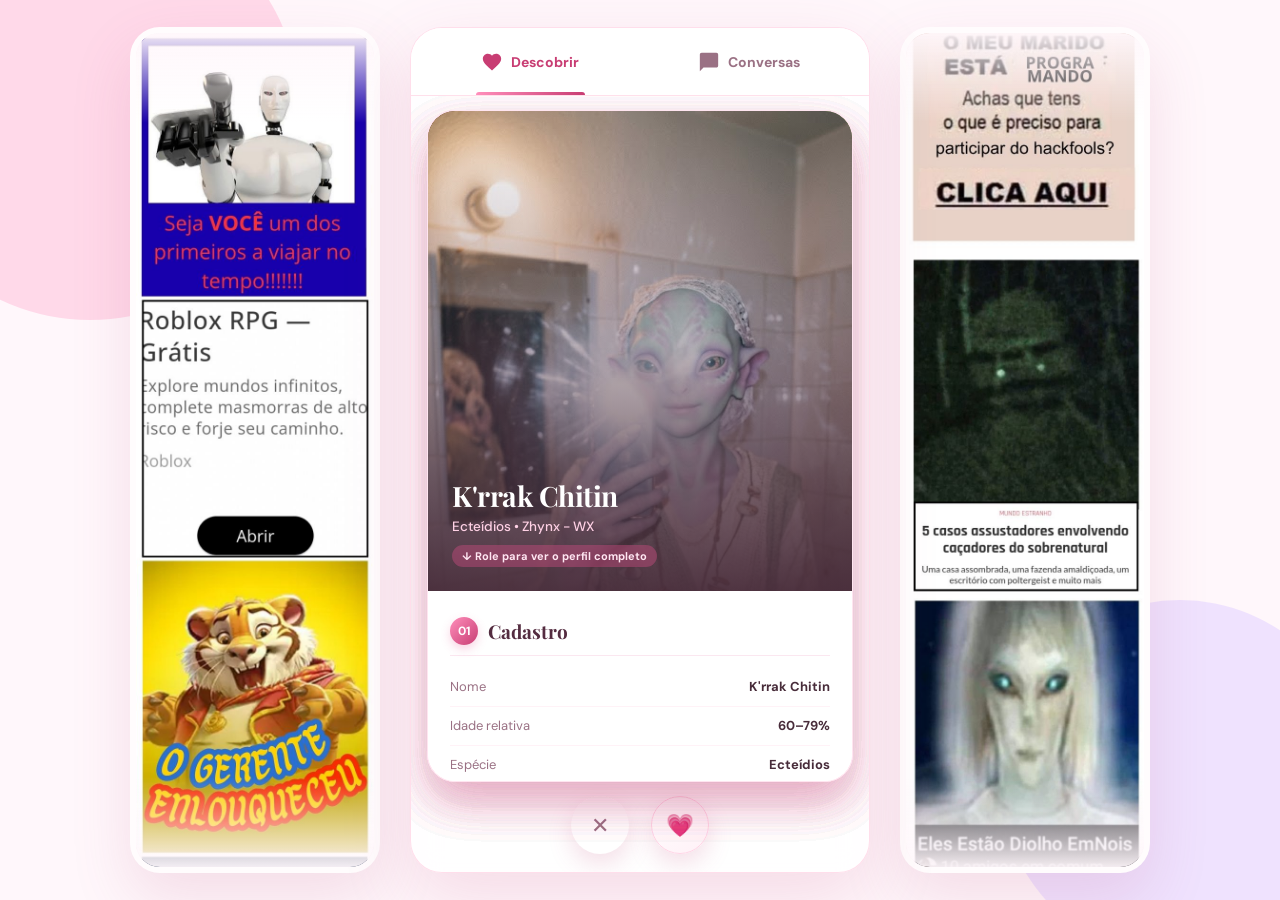
==== commit 6019ebd1: "Add initial HTML structure for index2.html" ====
--- a/index2.html
+++ b/index2.html
@@ -1,3 +1,17 @@
+<!DOCTYPE html>
+<html lang="pt-BR">
+<head>
+  <meta charset="UTF-8" />
+  <meta name="viewport" content="width=device-width, initial-scale=1.0" />
+  <title>WORLDATING — Encontre alguém de outro mundo</title>
+
+  <!-- Google Fonts: DM Sans & Playfair Display -->
+  <link rel="preconnect" href="https://fonts.googleapis.com">
+  <link rel="preconnect" href="https://fonts.gstatic.com" crossorigin>
+  <link href="https://fonts.googleapis.com/css2?family=DM+Sans:wght@400;500;600;700&family=Playfair+Display:wght@600;700;800&display=swap" rel="stylesheet">
+
+  <link rel="stylesheet" href="style.css">
+</head>
 <body>
 
   <!-- Blobs decorativos -->
--- a/style.css
+++ b/style.css
@@ -0,0 +1,1615 @@
+@import url('https://fonts.googleapis.com/css2?family=DM+Sans:wght@400;500;600;700&family=Playfair+Display:wght@600;700;800&display=swap');
+
+:root {
+  --pink-50: #fff7fb;
+  --pink-100: #ffeaf4;
+  --pink-200: #ffd1e5;
+  --pink-300: #ffb4d2;
+  --pink-400: #ff8fbb;
+  --pink-500: #f96fa5;
+  --pink-600: #e95291;
+  --rose: #c83d73;
+  --purple: #9b72cf;
+  --text: #482c3a;
+  --muted: #9a7184;
+  --white: #ffffff;
+  --shadow: 0 25px 70px rgba(194, 73, 123, 0.16);
+}
+
+* {
+  margin: 0;
+  padding: 0;
+  box-sizing: border-box;
+}
+
+html,
+body {
+  min-height: 100%;
+}
+
+
+/* =========================================
+   BODY
+   ========================================= */
+
+body {
+  font-family: "DM Sans", sans-serif;
+  color: var(--text);
+  background: var(--pink-50);
+
+  min-height: 100vh;
+
+  display: flex;
+  justify-content: center;
+  align-items: center;
+
+  overflow: hidden;
+
+  position: relative;
+}
+
+
+/* =========================================
+   BLOBS DECORATIVOS
+   ========================================= */
+
+.blob {
+  position: fixed;
+  border-radius: 50%;
+  pointer-events: none;
+  z-index: 0;
+}
+
+.blob.one {
+  width: 420px;
+  height: 420px;
+
+  background: #ffd9e9;
+
+  top: -100px;
+  left: -120px;
+}
+
+.blob.two {
+  width: 360px;
+  height: 360px;
+
+  background: #eadbff;
+
+  right: -80px;
+  bottom: -60px;
+
+  opacity: 0.75;
+}
+
+
+/* =========================================
+   LAYOUT
+   ESQUERDA | APP | DIREITA
+   ========================================= */
+
+.formbold-main-wrapper {
+  position: relative;
+  z-index: 2;
+
+  width: min(1500px, 96vw);
+  height: 94vh;
+
+  margin: 0 auto;
+
+  display: grid;
+
+  grid-template-columns:
+    minmax(180px, 250px)
+    minmax(400px, 460px)
+    minmax(180px, 250px);
+
+  gap: 30px;
+
+  align-items: stretch;
+  justify-content: center;
+}
+
+
+/* =========================================
+   APP CENTRAL
+   ========================================= */
+
+.app-wrapper {
+  position: relative;
+  z-index: 3;
+
+  width: 100%;
+  height: 94vh;
+
+  max-width: 460px;
+
+  background: rgba(255, 255, 255, 0.9);
+
+  backdrop-filter: blur(14px);
+
+  border-radius: 32px;
+
+  display: flex;
+  flex-direction: column;
+
+  box-shadow: var(--shadow);
+
+  border: 1px solid rgba(255, 214, 230, 0.8);
+
+  overflow: hidden;
+}
+
+
+/* =========================================
+   ANÚNCIOS LATERAIS
+   ========================================= */
+
+.side-image {
+  position: relative;
+
+  width: 100%;
+  height: 94vh;
+
+  overflow: hidden;
+
+  border-radius: 30px;
+
+  border: 6px solid rgba(255, 255, 255, 0.85);
+
+  background: #ffeaf4;
+
+  box-shadow:
+    0 25px 60px rgba(180, 72, 120, 0.15);
+}
+
+
+/* =========================================
+   IMAGENS INFINITAS
+   ========================================= */
+
+.infinite-images {
+  display: flex;
+
+  flex-direction: column;
+
+  width: 100%;
+
+  animation:
+    infiniteScroll 40s linear infinite;
+}
+
+
+/* Links das imagens */
+
+.infinite-images a {
+  display: block;
+
+  width: 100%;
+
+  flex-shrink: 0;
+
+  line-height: 0;
+
+  text-decoration: none;
+}
+
+
+/* Imagens */
+
+.infinite-images a img {
+  display: block;
+
+  width: 100%;
+  height: auto;
+
+  flex-shrink: 0;
+
+  object-fit: cover;
+
+  border: 0;
+  margin: 0;
+
+  cursor: pointer;
+
+  transition:
+    filter 0.2s ease,
+    transform 0.2s ease;
+}
+
+
+/* Hover */
+
+.infinite-images a:hover img {
+  filter: brightness(1.08);
+
+  transform: scale(1.015);
+}
+
+
+/* =========================================
+   VELOCIDADES DIFERENTES
+   ========================================= */
+
+.side-left .infinite-images {
+  animation-duration: 27s;
+}
+
+.side-right .infinite-images {
+  animation-duration: 21s;
+
+  transform: translateY(-280px);
+}
+
+
+/* =========================================
+   ANIMAÇÃO INFINITA
+   ========================================= */
+
+@keyframes infiniteScroll {
+
+  0% {
+    transform: translateY(0);
+  }
+
+  100% {
+    transform: translateY(-1680px);
+  }
+
+}
+
+
+/* =========================================
+   DEGRADÊ SUPERIOR
+   ========================================= */
+
+.side-image::before {
+  content: "";
+
+  position: absolute;
+
+  z-index: 5;
+
+  top: 0;
+  left: 0;
+  right: 0;
+
+  height: 90px;
+
+  background:
+    linear-gradient(
+      to bottom,
+      rgba(255, 247, 251, 0.95),
+      transparent
+    );
+
+  pointer-events: none;
+}
+
+
+/* =========================================
+   DEGRADÊ INFERIOR
+   ========================================= */
+
+.side-image::after {
+  content: "";
+
+  position: absolute;
+
+  z-index: 5;
+
+  bottom: 0;
+  left: 0;
+  right: 0;
+
+  height: 90px;
+
+  background:
+    linear-gradient(
+      to top,
+      rgba(255, 247, 251, 0.95),
+      transparent
+    );
+
+  pointer-events: none;
+}
+
+
+/* =========================================
+   PAUSA AO PASSAR O MOUSE
+   ========================================= */
+
+.side-image:hover .infinite-images {
+  animation-play-state: paused;
+}
+
+
+/* =========================================
+   HEADER & TABS
+   ========================================= */
+
+.app-header {
+  height: 68px;
+
+  display: flex;
+
+  background: rgba(255, 255, 255, 0.95);
+
+  border-bottom: 1px solid #ffe0eb;
+
+  padding: 0 10px;
+
+  flex-shrink: 0;
+}
+
+.tab-btn {
+  flex: 1;
+
+  background: none;
+  border: none;
+
+  color: var(--muted);
+
+  display: flex;
+
+  align-items: center;
+  justify-content: center;
+
+  gap: 8px;
+
+  font-size: 14px;
+  font-weight: 700;
+
+  cursor: pointer;
+
+  position: relative;
+
+  transition: 0.2s ease;
+
+  font-family: "DM Sans", sans-serif;
+}
+
+.tab-btn:hover {
+  color: var(--rose);
+}
+
+.tab-btn.active {
+  color: var(--rose);
+}
+
+.tab-btn.active::after {
+  content: '';
+
+  position: absolute;
+
+  bottom: 0;
+
+  left: 25%;
+  right: 25%;
+
+  height: 3px;
+
+  background:
+    linear-gradient(
+      90deg,
+      var(--pink-400),
+      var(--rose)
+    );
+
+  border-radius: 3px 3px 0 0;
+}
+
+
+/* =========================================
+   BADGE DE MATCH
+   ========================================= */
+
+.match-badge {
+  background:
+    linear-gradient(
+      135deg,
+      var(--pink-400),
+      var(--rose)
+    );
+
+  color: #fff;
+
+  font-size: 11px;
+  font-weight: 800;
+
+  padding: 2px 7px;
+
+  border-radius: 12px;
+
+  box-shadow:
+    0 4px 10px rgba(233, 82, 145, 0.3);
+}
+
+
+/* =========================================
+   TAB CONTENT
+   ========================================= */
+
+.tab-content {
+  flex: 1;
+
+  display: none;
+
+  position: relative;
+
+  overflow: hidden;
+}
+
+.tab-content.active {
+  display: flex;
+
+  flex-direction: column;
+}
+
+
+/* =========================================
+   ABA DISCOVER
+   ========================================= */
+
+#viewDiscover {
+  align-items: center;
+
+  justify-content: space-between;
+
+  padding: 14px 16px 18px;
+}
+
+.tinder-viewport {
+  position: relative;
+
+  width: 100%;
+
+  flex: 1;
+
+  min-height: 0;
+}
+
+
+/* =========================================
+   CARDS
+   ========================================= */
+
+.tinder-card {
+  position: absolute;
+
+  top: 0;
+  left: 0;
+
+  width: 100%;
+  height: 100%;
+
+  background: #ffffff;
+
+  border-radius: 28px;
+
+  box-shadow:
+    0 20px 45px rgba(194, 73, 123, 0.12);
+
+  border: 1px solid #ffe5f0;
+
+  overflow-y: auto;
+  overflow-x: hidden;
+
+  cursor: grab;
+
+  touch-action: pan-y;
+
+  will-change: transform;
+}
+
+.tinder-card:active {
+  cursor: grabbing;
+}
+
+
+/* =========================================
+   CARD HERO
+   ========================================= */
+
+.card-hero {
+  position: relative;
+
+  width: 100%;
+  height: 480px;
+
+  background-size: cover;
+  background-position: center top;
+
+  background-color: #2b1d25;
+
+  display: flex;
+
+  flex-direction: column;
+
+  justify-content: flex-end;
+
+  padding: 24px;
+
+  color: #fff;
+}
+
+.card-hero::after {
+  content: '';
+
+  position: absolute;
+
+  inset: 0;
+
+  background:
+    linear-gradient(
+      to top,
+      rgba(72, 44, 58, 0.95) 0%,
+      rgba(72, 44, 58, 0.3) 55%,
+      transparent 100%
+    );
+
+  pointer-events: none;
+}
+
+.hero-info {
+  position: relative;
+
+  z-index: 2;
+}
+
+.hero-info h1 {
+  font-family: "Playfair Display", serif;
+
+  font-size: 28px;
+
+  font-weight: 700;
+
+  color: #ffffff;
+
+  letter-spacing: -0.5px;
+}
+
+.hero-info p {
+  font-size: 13.5px;
+
+  color: var(--pink-200);
+
+  margin-top: 4px;
+
+  font-weight: 500;
+}
+
+.scroll-indicator {
+  display: inline-block;
+
+  font-size: 11px;
+
+  color: #ffe6f2;
+
+  background: rgba(233, 82, 145, 0.35);
+
+  padding: 4px 10px;
+
+  border-radius: 20px;
+
+  margin-top: 10px;
+
+  font-weight: 700;
+
+  backdrop-filter: blur(4px);
+}
+
+
+/* =========================================
+   BADGES SWIPE
+   ========================================= */
+
+.badge {
+  position: absolute;
+
+  top: 22px;
+
+  padding: 6px 16px;
+
+  border: 3px solid;
+
+  border-radius: 12px;
+
+  font-weight: 800;
+
+  font-size: 1.2rem;
+
+  opacity: 0;
+
+  pointer-events: none;
+
+  z-index: 10;
+
+  transition: opacity 0.1s ease;
+
+  letter-spacing: 1px;
+}
+
+.badge-like {
+  right: 20px;
+
+  color: #2ecc71;
+
+  border-color: #2ecc71;
+
+  transform: rotate(15deg);
+
+  background: rgba(46, 204, 113, 0.1);
+}
+
+.badge-nope {
+  left: 20px;
+
+  color: var(--rose);
+
+  border-color: var(--rose);
+
+  transform: rotate(-15deg);
+
+  background: rgba(200, 61, 115, 0.1);
+}
+
+
+/* =========================================
+   PROFILE CONTENT
+   ========================================= */
+
+.profile-content {
+  padding: 26px 22px 35px;
+
+  background: #ffffff;
+}
+
+.section {
+  margin-top: 28px;
+}
+
+.section:first-child {
+  margin-top: 0;
+}
+
+.section-title {
+  display: flex;
+
+  align-items: center;
+
+  gap: 10px;
+
+  margin-bottom: 12px;
+
+  padding-bottom: 10px;
+
+  border-bottom: 1px solid #fbe7f0;
+}
+
+.section-number {
+  width: 28px;
+  height: 28px;
+
+  display: flex;
+
+  align-items: center;
+  justify-content: center;
+
+  border-radius: 50%;
+
+  background:
+    linear-gradient(
+      135deg,
+      var(--pink-400),
+      var(--rose)
+    );
+
+  color: white;
+
+  font-size: 12px;
+  font-weight: 700;
+
+  box-shadow:
+    0 4px 10px rgba(233, 82, 145, 0.25);
+}
+
+.section-title h2 {
+  font-family: "Playfair Display", serif;
+
+  font-size: 19px;
+
+  color: #542c40;
+}
+
+.answer {
+  display: grid;
+
+  grid-template-columns: 1.2fr 1fr;
+
+  gap: 12px;
+
+  padding: 10px 0;
+
+  border-bottom: 1px solid #fff2f7;
+}
+
+.question {
+  color: var(--muted);
+
+  font-size: 13px;
+
+  line-height: 18px;
+}
+
+.value {
+  color: var(--text);
+
+  font-size: 13px;
+
+  font-weight: 700;
+
+  text-align: right;
+
+  line-height: 18px;
+
+  word-break: break-word;
+}
+
+.empty {
+  color: #c9a9ba;
+
+  font-weight: 400;
+
+  font-style: italic;
+}
+
+
+/* =========================================
+   LOCKOUT
+   ========================================= */
+
+.lockout-card {
+  position: absolute;
+
+  inset: 0;
+
+  width: 100%;
+  height: 100%;
+
+  border-radius: 28px;
+
+  overflow: hidden;
+
+  display: flex;
+
+  flex-direction: column;
+
+  justify-content: center;
+
+  align-items: center;
+
+  text-align: center;
+
+  box-shadow:
+    0 20px 45px rgba(194, 73, 123, 0.15);
+
+  border: 1px solid #ffd5e6;
+
+  background: #ffffff;
+}
+
+.lockout-bg {
+  position: absolute;
+
+  inset: -15px;
+
+  background-size: cover;
+
+  background-position: center top;
+
+  filter: blur(16px) brightness(0.65);
+
+  transform: scale(1.08);
+}
+
+.lockout-overlay {
+  position: absolute;
+
+  inset: 0;
+
+  background:
+    radial-gradient(
+      circle at center,
+      rgba(233, 82, 145, 0.25) 0%,
+      rgba(72, 44, 58, 0.8) 100%
+    );
+}
+
+.lockout-content {
+  position: relative;
+
+  z-index: 2;
+
+  padding: 26px 20px;
+
+  max-width: 340px;
+
+  background: rgba(255, 255, 255, 0.85);
+
+  backdrop-filter: blur(12px);
+
+  border-radius: 24px;
+
+  border: 1px solid rgba(255, 255, 255, 0.6);
+
+  box-shadow:
+    0 15px 35px rgba(0, 0, 0, 0.18);
+}
+
+.lockout-icon {
+  font-size: 38px;
+
+  margin-bottom: 8px;
+
+  display: inline-block;
+
+  animation:
+    pulseLock 2s infinite ease-in-out;
+}
+
+@keyframes pulseLock {
+
+  0%,
+  100% {
+    transform: scale(1);
+  }
+
+  50% {
+    transform: scale(1.08);
+  }
+
+}
+
+.lockout-content h2 {
+  font-family: "Playfair Display", serif;
+
+  font-size: 23px;
+
+  color: #542c40;
+
+  margin-bottom: 6px;
+}
+
+.lockout-content p {
+  font-size: 13px;
+
+  color: var(--muted);
+
+  line-height: 1.45;
+
+  margin-bottom: 16px;
+}
+
+
+/* =========================================
+   TIMER
+   ========================================= */
+
+.timer-box {
+  display: flex;
+
+  justify-content: center;
+
+  gap: 10px;
+
+  margin-bottom: 8px;
+}
+
+.time-unit {
+  background: #ffffff;
+
+  border: 1px solid #ffd5e6;
+
+  border-radius: 12px;
+
+  padding: 8px 10px;
+
+  min-width: 60px;
+
+  box-shadow:
+    0 4px 10px rgba(233, 82, 145, 0.08);
+}
+
+.time-unit strong {
+  font-family: "Playfair Display", serif;
+
+  font-size: 24px;
+
+  color: var(--rose);
+
+  display: block;
+
+  line-height: 1.1;
+}
+
+.time-unit span {
+  font-size: 10px;
+
+  color: var(--muted);
+
+  text-transform: uppercase;
+
+  font-weight: 700;
+
+  letter-spacing: 0.5px;
+}
+
+.lockout-tag {
+  font-size: 11px;
+
+  font-weight: 700;
+
+  color: var(--pink-600);
+
+  background: #fff0f6;
+
+  padding: 4px 12px;
+
+  border-radius: 20px;
+
+  display: inline-block;
+
+  margin-top: 8px;
+}
+
+
+/* =========================================
+   BOTÃO COMPRAR PREMIUM
+   ========================================= */
+
+.premium-button {
+  display: block;
+
+  width: 100%;
+
+  max-width: 420px;
+
+  margin: 30px auto 22px;
+
+  padding: 18px 28px;
+
+  box-sizing: border-box;
+
+  text-align: center;
+
+  text-decoration: none;
+
+  font-size: 1.35rem;
+
+  font-weight: 900;
+
+  letter-spacing: 1.5px;
+
+  color: #fff;
+
+  background:
+    linear-gradient(
+      135deg,
+      #ffd700,
+      #ff8c00
+    );
+
+  border: 2px solid #ffe98a;
+
+  border-radius: 12px;
+
+  box-shadow:
+    0 0 15px rgba(255, 193, 7, 0.5),
+    0 8px 25px rgba(0, 0, 0, 0.35);
+
+  transition:
+    all 0.2s ease;
+
+  cursor: pointer;
+}
+
+.premium-button:hover {
+  transform: scale(1.04);
+
+  background:
+    linear-gradient(
+      135deg,
+      #ffe44d,
+      #ff9800
+    );
+
+  box-shadow:
+    0 0 30px rgba(255, 193, 7, 0.8),
+    0 10px 30px rgba(0, 0, 0, 0.45);
+}
+
+.premium-button:active {
+  transform: scale(0.98);
+}
+
+
+/* =========================================
+   BOTÕES INFERIORES
+   ========================================= */
+
+.controls {
+  display: flex;
+
+  gap: 22px;
+
+  margin-top: 14px;
+}
+
+.action-btn {
+  width: 58px;
+  height: 58px;
+
+  border-radius: 50%;
+
+  border: none;
+
+  font-size: 1.4rem;
+
+  cursor: pointer;
+
+  background: var(--white);
+
+  box-shadow:
+    0 10px 25px rgba(194, 73, 123, 0.18);
+
+  transition:
+    transform 0.15s ease,
+    box-shadow 0.15s ease,
+    opacity 0.2s;
+
+  display: flex;
+
+  align-items: center;
+  justify-content: center;
+}
+
+.action-btn:hover:not(:disabled) {
+  transform: translateY(-2px);
+
+  box-shadow:
+    0 14px 30px rgba(194, 73, 123, 0.25);
+}
+
+.action-btn:active:not(:disabled) {
+  transform: scale(0.92);
+}
+
+.action-btn:disabled {
+  opacity: 0.35;
+
+  cursor: not-allowed;
+
+  box-shadow: none;
+}
+
+.btn-nope {
+  color: var(--muted);
+}
+
+.btn-like {
+  color: var(--pink-500);
+
+  background:
+    linear-gradient(
+      145deg,
+      #ffffff,
+      #fff1f7
+    );
+
+  border: 1px solid #ffd5e6;
+}
+
+
+/* =========================================
+   CHATS
+   ========================================= */
+
+.chat-list-view {
+  padding: 22px;
+
+  overflow-y: auto;
+
+  height: 100%;
+}
+
+.chat-title {
+  color: var(--text);
+
+  font-family: "Playfair Display", serif;
+
+  font-size: 17px;
+
+  font-weight: 700;
+
+  margin-bottom: 14px;
+
+  letter-spacing: -0.3px;
+}
+
+.matches-horizontal {
+  display: flex;
+
+  gap: 14px;
+
+  overflow-x: auto;
+
+  padding-bottom: 10px;
+}
+
+.match-avatar-item {
+  display: flex;
+
+  flex-direction: column;
+
+  align-items: center;
+
+  gap: 6px;
+
+  cursor: pointer;
+}
+
+.match-circle {
+  width: 62px;
+  height: 62px;
+
+  border-radius: 50%;
+
+  border: 2px solid var(--pink-400);
+
+  background-size: cover;
+
+  background-position: center top;
+
+  box-shadow:
+    0 6px 16px rgba(233, 82, 145, 0.2);
+
+  transition:
+    transform 0.2s ease;
+}
+
+.match-circle:hover {
+  transform: scale(1.05);
+}
+
+.match-name {
+  color: var(--text);
+
+  font-size: 12px;
+
+  font-weight: 600;
+
+  max-width: 65px;
+
+  white-space: nowrap;
+
+  overflow: hidden;
+
+  text-overflow: ellipsis;
+}
+
+.conversations-list {
+  display: flex;
+
+  flex-direction: column;
+
+  gap: 10px;
+}
+
+.chat-item {
+  display: flex;
+
+  align-items: center;
+
+  gap: 14px;
+
+  padding: 12px 14px;
+
+  border-radius: 18px;
+
+  background: #ffffff;
+
+  border: 1px solid #fbe4ef;
+
+  cursor: pointer;
+
+  transition: 0.2s ease;
+
+  box-shadow:
+    0 4px 15px rgba(194, 73, 123, 0.05);
+}
+
+.chat-item:hover {
+  transform: translateY(-2px);
+
+  box-shadow:
+    0 8px 20px rgba(194, 73, 123, 0.12);
+
+  border-color: var(--pink-300);
+}
+
+.chat-item-avatar {
+  width: 50px;
+  height: 50px;
+
+  border-radius: 50%;
+
+  background-size: cover;
+
+  background-position: center top;
+}
+
+.chat-item-content {
+  flex: 1;
+}
+
+.chat-item-name {
+  color: var(--text);
+
+  font-size: 15px;
+
+  font-weight: 700;
+}
+
+.chat-item-lastmsg {
+  color: var(--muted);
+
+  font-size: 13px;
+
+  margin-top: 2px;
+}
+
+
+/* =========================================
+   SALA DE CONVERSA
+   ========================================= */
+
+.chat-room-view {
+  display: flex;
+
+  flex-direction: column;
+
+  height: 100%;
+}
+
+.chat-room-header {
+  display: flex;
+
+  align-items: center;
+
+  gap: 12px;
+
+  padding: 14px 18px;
+
+  background: #ffffff;
+
+  border-bottom: 1px solid #ffe3ef;
+}
+
+.back-chat-btn {
+  background: none;
+
+  border: none;
+
+  color: var(--rose);
+
+  font-size: 22px;
+
+  cursor: pointer;
+
+  padding-right: 4px;
+
+  font-weight: bold;
+}
+
+.chat-room-avatar {
+  width: 44px;
+  height: 44px;
+
+  border-radius: 50%;
+
+  background-size: cover;
+
+  background-position: center top;
+
+  border: 2px solid var(--pink-200);
+}
+
+.chat-room-info h3 {
+  font-size: 15px;
+
+  color: var(--text);
+
+  font-weight: 700;
+}
+
+.chat-room-info span {
+  color: var(--muted);
+
+  font-size: 12px;
+}
+
+.chat-messages {
+  flex: 1;
+
+  padding: 18px;
+
+  overflow-y: auto;
+
+  display: flex;
+
+  flex-direction: column;
+
+  gap: 10px;
+
+  background: var(--pink-50);
+}
+
+.message-bubble {
+  max-width: 75%;
+
+  padding: 11px 15px;
+
+  border-radius: 18px;
+
+  font-size: 13.5px;
+
+  line-height: 1.45;
+}
+
+.message-received {
+  align-self: flex-start;
+
+  background: #ffffff;
+
+  color: var(--text);
+
+  border: 1px solid #ffdceb;
+
+  border-bottom-left-radius: 4px;
+
+  box-shadow:
+    0 4px 12px rgba(194, 73, 123, 0.05);
+}
+
+.message-sent {
+  align-self: flex-end;
+
+  background:
+    linear-gradient(
+      135deg,
+      var(--pink-400),
+      var(--rose)
+    );
+
+  color: #ffffff;
+
+  border-bottom-right-radius: 4px;
+
+  box-shadow:
+    0 6px 18px rgba(200, 61, 115, 0.25);
+}
+
+
+/* =========================================
+   DIÁLOGOS
+   ========================================= */
+
+.dialogue-choices-area {
+  padding: 14px 16px;
+
+  background: #ffffff;
+
+  border-top: 1px solid #ffe3ef;
+
+  display: flex;
+
+  flex-direction: column;
+
+  gap: 8px;
+}
+
+.dialogue-hint {
+  font-size: 11px;
+
+  font-weight: 700;
+
+  color: var(--muted);
+
+  text-transform: uppercase;
+
+  letter-spacing: 0.5px;
+
+  text-align: center;
+}
+
+.dialogue-options-list {
+  display: flex;
+
+  flex-direction: column;
+
+  gap: 6px;
+}
+
+.dialogue-option-btn {
+  width: 100%;
+
+  padding: 10px 14px;
+
+  background: var(--pink-50);
+
+  border: 1px solid #ffd5e6;
+
+  border-radius: 14px;
+
+  color: var(--text);
+
+  font-family: "DM Sans", sans-serif;
+
+  font-size: 13px;
+
+  font-weight: 600;
+
+  text-align: left;
+
+  cursor: pointer;
+
+  transition: all 0.2s ease;
+
+  line-height: 1.35;
+}
+
+.dialogue-option-btn:hover {
+  background: #ffe7f1;
+
+  border-color: var(--pink-400);
+
+  transform: translateY(-1px);
+
+  color: var(--rose);
+}
+
+.dialogue-option-btn:active {
+  transform: scale(0.98);
+}
+
+.dialogue-ended-msg {
+  text-align: center;
+
+  font-size: 12px;
+
+  color: var(--muted);
+
+  font-style: italic;
+
+  padding: 10px 0;
+}
+
+.btn-restart-chat {
+  margin-top: 4px;
+
+  padding: 8px 16px;
+
+  border-radius: 20px;
+
+  border: 1px dashed var(--pink-400);
+
+  background: #fff;
+
+  color: var(--rose);
+
+  font-size: 12px;
+
+  font-weight: 700;
+
+  cursor: pointer;
+
+  align-self: center;
+}
+
+
+/* =========================================
+   TABLETS
+   ========================================= */
+
+@media (max-width: 1100px) {
+
+  .formbold-main-wrapper {
+    grid-template-columns:
+      160px
+      minmax(400px, 460px)
+      160px;
+
+    gap: 18px;
+
+    width: 96vw;
+  }
+
+}
+
+
+/* =========================================
+   CELULAR
+   ========================================= */
+
+@media (max-width: 800px) {
+
+  body {
+    align-items: stretch;
+  }
+
+  .formbold-main-wrapper {
+    width: 100%;
+    height: 100vh;
+
+    display: block;
+  }
+
+  .side-image {
+    display: none;
+  }
+
+  .app-wrapper {
+    width: 100%;
+    max-width: 100vw;
+
+    height: 100vh;
+
+    border-radius: 0;
+
+    border: none;
+
+    box-shadow: none;
+  }
+
+}
+
+
+/* =========================================
+   CELULAR PEQUENO
+   ========================================= */
+
+@media (max-width: 550px) {
+
+  .app-header {
+    height: 64px;
+  }
+
+  #viewDiscover {
+    padding: 10px 10px 14px;
+  }
+
+  .card-hero {
+    height: 430px;
+
+    padding: 20px;
+  }
+
+  .controls {
+    gap: 18px;
+  }
+
+  .action-btn {
+    width: 54px;
+    height: 54px;
+  }
+
+  .premium-button {
+    font-size: 1.15rem;
+
+    padding: 16px 20px;
+
+    margin-top: 22px;
+  }
+
+}
